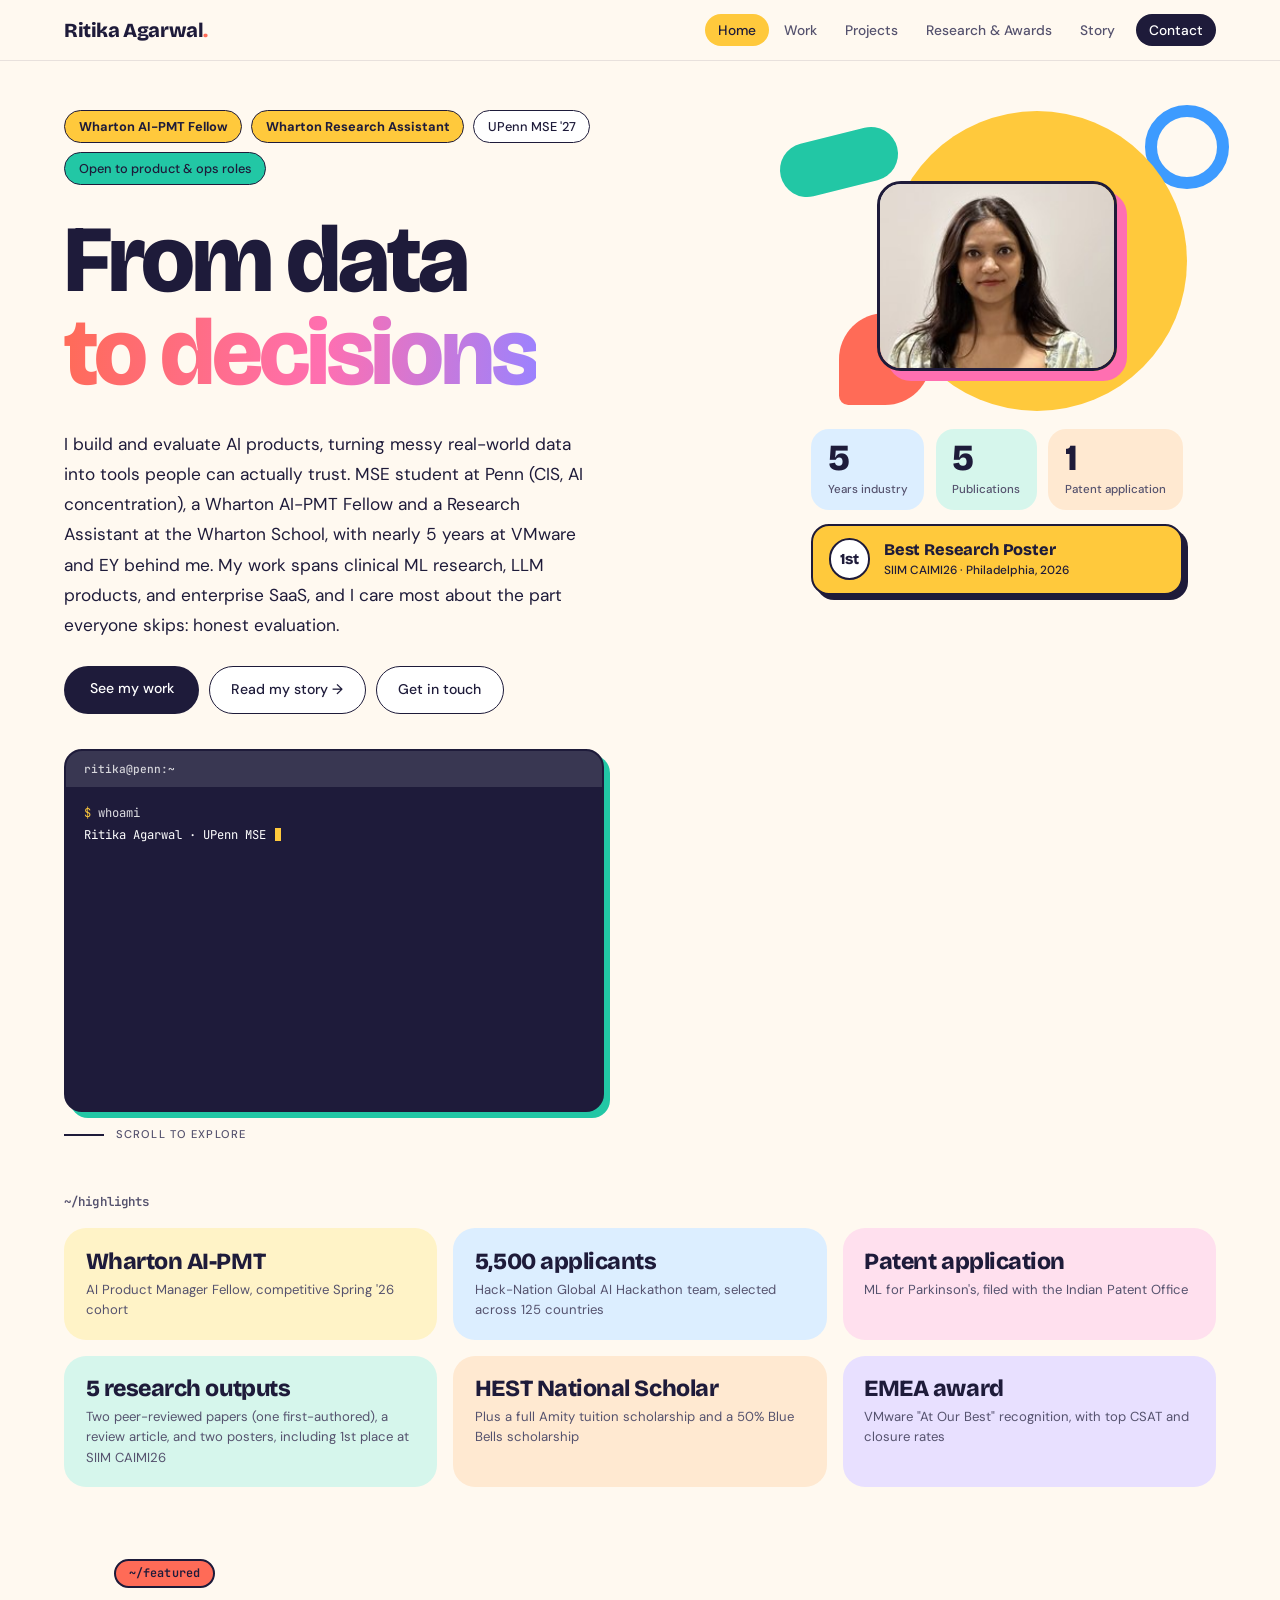
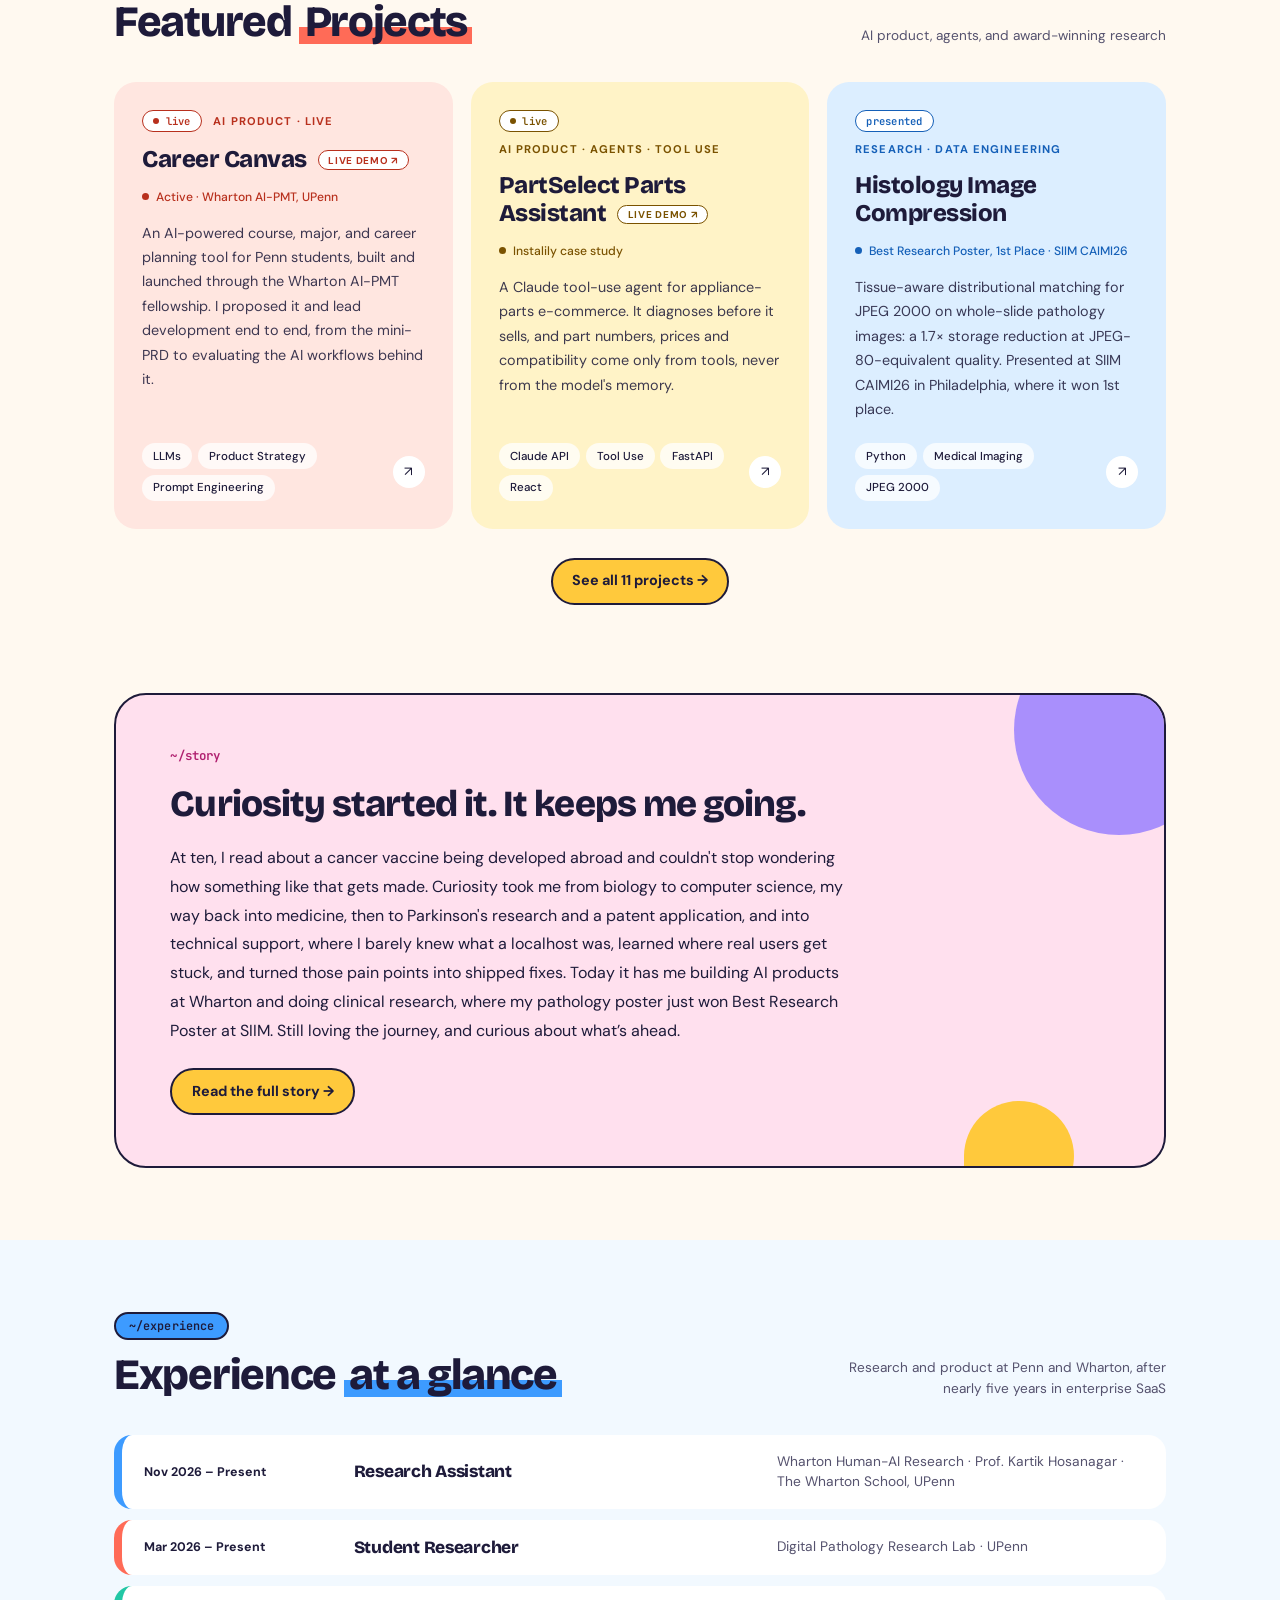
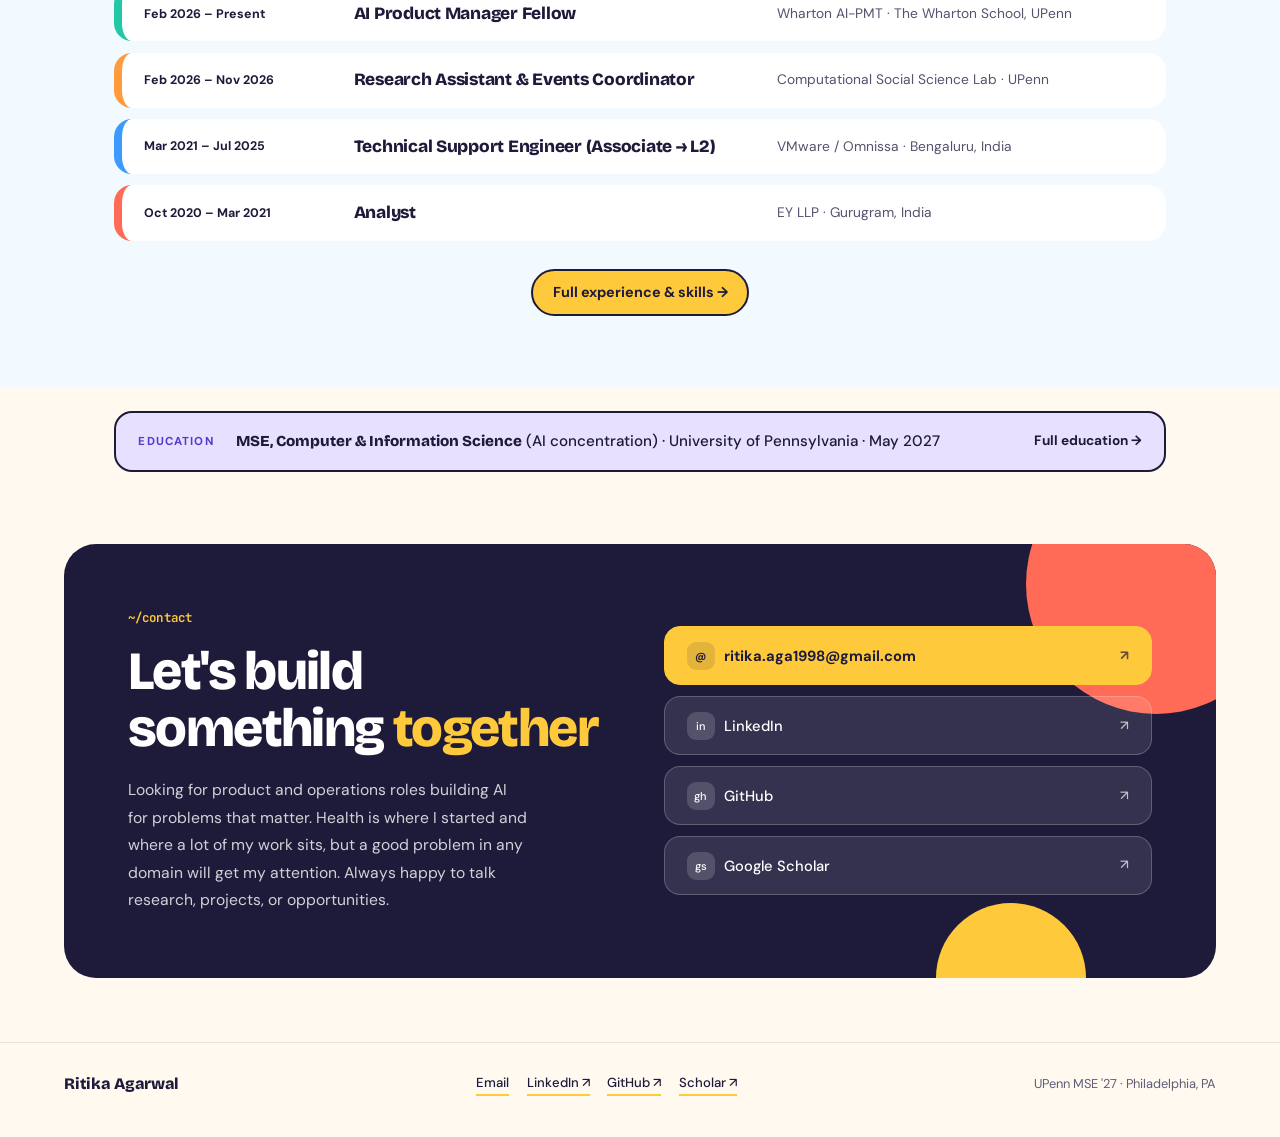
==== index.html @ 7746e2ed "Accessibility: burger aria-expanded, font preconnect, theme-color" ====
<!DOCTYPE html>
<html lang="en">
<head>
<meta charset="UTF-8">
<meta name="viewport" content="width=device-width, initial-scale=1.0">
<title>Ritika Agarwal, From Data to Decisions</title>
<meta name="description" content="I build and evaluate AI products, turning messy real-world data into tools people can actually trust. MSE student at Penn (CIS, AI), Wharton AI-PMT Fellow and Research Assistant, and SIIM CAIMI26 Best Research Poster winner, with nearly 5 years at VMware and EY.">
<meta property="og:title" content="Ritika Agarwal, From Data to Decisions">
<meta property="og:description" content="I build and evaluate AI products, turning messy real-world data into tools people can actually trust. MSE student at Penn (CIS, AI), Wharton AI-PMT Fellow and Research Assistant, and SIIM CAIMI26 Best Research Poster winner, with nearly 5 years at VMware and EY.">
<meta property="og:url" content="https://riaga1998.github.io/">
<meta property="og:type" content="website">
<meta property="og:image" content="https://riaga1998.github.io/preview.png">
<meta property="og:image:width" content="1200">
<meta property="og:image:height" content="630">
<meta property="og:image:alt" content="Ritika Agarwal: From data to decisions">
<meta name="twitter:card" content="summary_large_image">
<meta name="twitter:title" content="Ritika Agarwal, From Data to Decisions">
<meta name="twitter:description" content="I build and evaluate AI products, turning messy real-world data into tools people can actually trust. MSE student at Penn (CIS, AI), Wharton AI-PMT Fellow and Research Assistant, and SIIM CAIMI26 Best Research Poster winner, with nearly 5 years at VMware and EY.">
<meta name="twitter:image" content="https://riaga1998.github.io/preview.png">
<link rel="preconnect" href="https://fonts.googleapis.com">
<link rel="preconnect" href="https://fonts.gstatic.com" crossorigin>
<link href="https://fonts.googleapis.com/css2?family=Bricolage+Grotesque:opsz,wght@12..96,500;12..96,700;12..96,800&family=DM+Sans:opsz,wght@9..40,400;9..40,500;9..40,700&family=JetBrains+Mono:wght@500;600&display=swap" rel="stylesheet">
<meta name="theme-color" content="#FFF9F0">
<link rel="stylesheet" href="style.css">
</head>
<body class="pg-home">

<nav id="main-nav">
  <a class="nav-logo" href="index.html">Ritika Agarwal</a>
  <ul class="nav-links">
    <li><a href="index.html" class="active" aria-current="page">Home</a></li>
    <li><a href="work.html">Work</a></li>
    <li><a href="projects.html">Projects</a></li>
    <li><a href="research.html">Research &amp; Awards</a></li>
    <li><a href="journey.html">Story</a></li>
    <li><a href="#contact" class="nav-cta">Contact</a></li>
  </ul>
  <button class="nav-burger" id="nav-burger" aria-label="Menu" aria-expanded="false" aria-controls="nav-drawer">
    <span></span><span></span><span></span>
  </button>
</nav>

<div class="nav-drawer" id="nav-drawer">
  <button class="nav-drawer-close" id="nav-drawer-close" aria-label="Close menu">&#x2715;</button>
  <a href="index.html" class="active" aria-current="page">Home</a>
  <a href="work.html">Work</a>
  <a href="projects.html">Projects</a>
  <a href="research.html">Research &amp; Awards</a>
  <a href="journey.html">Story</a>
  <a href="#contact" class="nav-cta">Contact</a>
</div>

<section class="hero">
  <div class="hero-shapes" aria-hidden="true"><span class="sh sh-c"></span><span class="sh sh-d"></span></div>
  <div class="hero-meta">
    <span class="hero-meta-text wh">Wharton AI-PMT Fellow</span>
    <span class="hero-meta-text wh">Wharton Research Assistant</span>
    <span class="hero-meta-text">UPenn MSE '27</span>
    <span class="hero-meta-text open">Open to product &amp; ops roles</span>
  </div>
  <h1 class="hero-title">From data<br><em>to decisions</em></h1>
  <div class="hero-bottom">
    <p class="hero-desc">I build and evaluate AI products, turning messy real-world data into tools people can actually trust. MSE student at Penn (CIS, AI concentration), a Wharton AI-PMT Fellow and a Research Assistant at the Wharton School, with nearly 5 years at VMware and EY behind me. My work spans clinical ML research, LLM products, and enterprise SaaS, and I care most about the part everyone skips: honest evaluation.</p>
    <div class="hero-right-block">
      <div class="hero-photo-wrap">
        <img class="hero-photo" src="images/headshot.jpg" width="220" height="174" alt="Ritika Agarwal">
      </div>
      <div class="hero-aside">
      <div class="hero-stats">
        <div><div class="hero-stat-num">5</div><div class="hero-stat-label">Years industry</div></div>
        <div><div class="hero-stat-num">5</div><div class="hero-stat-label">Publications</div></div>
        <div><div class="hero-stat-num">1</div><div class="hero-stat-label">Patent application</div></div>
      </div>
      <a class="hero-award" href="research.html#awards">
        <span class="hero-award-badge">1st</span>
        <span><div class="hero-award-title">Best Research Poster</div><div class="hero-award-sub">SIIM CAIMI26 · Philadelphia, 2026</div></span>
      </a>
      </div>
      <div class="hero-ctas">
        <a href="projects.html" class="btn-p">See my work</a>
        <a href="journey.html" class="btn-o">Read my story →</a>
        <a href="&#109;&#97;&#105;&#108;&#116;&#111;&#58;&#114;&#105;&#116;&#105;&#107;&#97;&#46;&#97;&#103;&#97;&#49;&#57;&#57;&#56;&#64;&#103;&#109;&#97;&#105;&#108;&#46;&#99;&#111;&#109;" class="btn-o">Get in touch</a>
      </div>
      <div class="hero-term" aria-hidden="true">
        <div class="term-bar">ritika@penn:~</div>
        <div class="term-body" id="term">
          <div class="t-line"><span class="t-p">$</span> <span class="t-c">whoami</span></div>
          <div class="t-line t-out">Ritika Agarwal · UPenn MSE '27 · CIS, AI</div>
          <div class="t-line"><span class="t-p">$</span> <span class="t-c">roles --current</span></div>
          <div class="t-line t-out">Wharton AI-PMT Fellow, Wharton RA, Pathology researcher</div>
          <div class="t-line"><span class="t-p">$</span> <span class="t-c">background</span></div>
          <div class="t-line t-out">nearly <span class="t-n">5</span> yrs in industry: VMware / Omnissa, EY</div>
          <div class="t-line"><span class="t-p">$</span> <span class="t-c">outputs</span></div>
          <div class="t-line t-out"><span class="t-n">2</span> papers, <span class="t-n">1</span> review, <span class="t-n">2</span> posters, <span class="t-n">1</span> patent application</div>
          <div class="t-line"><span class="t-p">$</span> <span class="t-c">latest</span></div>
          <div class="t-line t-out"><span class="t-n">1st</span> place, Best Research Poster, SIIM CAIMI26</div>
          <div class="t-line"><span class="t-p">$</span> <span class="t-c">status</span></div>
          <div class="t-line t-out"><span class="t-live">open</span> to product &amp; ops roles</div>
        </div>
      </div>
      <p class="sr-only">Summary: UPenn MSE '27 in Computer and Information Science with an AI concentration; Wharton AI-PMT Fellow, Wharton research assistant and digital pathology researcher; nearly 5 years in industry at VMware, Omnissa and EY; 2 papers, 1 review article, 2 posters and 1 patent application; 1st place, Best Research Poster at SIIM CAIMI26; open to product and operations roles.</p>
    </div>
  </div>
  <div class="scroll-line" aria-hidden="true"><span class="scroll-text">Scroll to explore</span></div>
</section>

<div class="cred">
  <div class="cred-inner">
    <div class="cred-eyebrow">~/highlights</div>
    <div class="cred-grid reveal">
      <div class="cred-item">
        <div class="cred-item-top">Wharton <em>AI-PMT</em></div>
        <div class="cred-item-label">AI Product Manager Fellow, competitive Spring '26 cohort</div>
      </div>
      <div class="cred-item">
        <div class="cred-item-top">5,500 <em>applicants</em></div>
        <div class="cred-item-label">Hack-Nation Global AI Hackathon team, selected across 125 countries</div>
      </div>
      <div class="cred-item">
        <div class="cred-item-top">Patent <em>application</em></div>
        <div class="cred-item-label">ML for Parkinson's, filed with the Indian Patent Office</div>
      </div>
      <div class="cred-item">
        <div class="cred-item-top">5 <em>research outputs</em></div>
        <div class="cred-item-label">Two peer-reviewed papers (one first-authored), a review article, and two posters, including 1st place at SIIM CAIMI26</div>
      </div>
      <div class="cred-item">
        <div class="cred-item-top">HEST <em>National Scholar</em></div>
        <div class="cred-item-label">Plus a full Amity tuition scholarship and a 50% Blue Bells scholarship</div>
      </div>
      <div class="cred-item">
        <div class="cred-item-top">EMEA <em>award</em></div>
        <div class="cred-item-label">VMware "At Our Best" recognition, with top CSAT and closure rates</div>
      </div>
    </div>
  </div>
</div>

<!-- ═══ FEATURED PROJECTS ═══ -->
<div class="section-block" id="featured">
  <div class="chapter">
    <div class="chapter-left"><span class="path">~/featured</span><h2 class="chapter-name">Featured <em>Projects</em></h2></div>
    <span class="chapter-desc">AI product, agents, and award-winning research</span>
  </div>
  <div class="sec">
    <div class="feat-grid reveal">
      <a class="proj-card featured" href="https://penntools.org/tools/career-canvas" target="_blank" rel="noopener">
        <div class="proj-meta"><span class="chip live">live</span><span class="proj-type">AI Product · Live</span></div>
        <div class="proj-name">Career Canvas <span class="proj-live">Live Demo ↗</span></div>
        <div class="proj-status live">Active · Wharton AI-PMT, UPenn</div>
        <p class="proj-desc">An AI-powered course, major, and career planning tool for Penn students, built and launched through the Wharton AI-PMT fellowship. I proposed it and lead development end to end, from the mini-PRD to evaluating the AI workflows behind it.</p>
        <div class="proj-foot">
          <div class="proj-tags"><span class="proj-tag">LLMs</span><span class="proj-tag">Product Strategy</span><span class="proj-tag">Prompt Engineering</span></div>
          <span class="proj-arrow">↗</span>
        </div>
      </a>
      <a class="proj-card featured" href="https://partselect-agent-six.vercel.app/" target="_blank" rel="noopener">
        <div class="proj-meta"><span class="chip live">live</span><span class="proj-type">AI Product · Agents · Tool Use</span></div>
        <div class="proj-name">PartSelect Parts Assistant <span class="proj-live">Live Demo ↗</span></div>
        <div class="proj-status">Instalily case study</div>
        <p class="proj-desc">A Claude tool-use agent for appliance-parts e-commerce. It diagnoses before it sells, and part numbers, prices and compatibility come only from tools, never from the model's memory.</p>
        <div class="proj-foot">
          <div class="proj-tags"><span class="proj-tag">Claude API</span><span class="proj-tag">Tool Use</span><span class="proj-tag">FastAPI</span><span class="proj-tag">React</span></div>
          <span class="proj-arrow">↗</span>
        </div>
      </a>
      <a class="proj-card featured" href="https://siim.org/organization-governance/siim-caimi/siim-honors-top-research-and-ai-innovation-at-caimi26/" target="_blank" rel="noopener">
        <div class="proj-meta"><span class="chip done">presented</span><span class="proj-type">Research · Data Engineering</span></div>
        <div class="proj-name">Histology Image Compression</div>
        <div class="proj-status live">Best Research Poster, 1st Place · SIIM CAIMI26</div>
        <p class="proj-desc">Tissue-aware distributional matching for JPEG 2000 on whole-slide pathology images: a 1.7× storage reduction at JPEG-80-equivalent quality. Presented at SIIM CAIMI26 in Philadelphia, where it won 1st place.</p>
        <div class="proj-foot">
          <div class="proj-tags"><span class="proj-tag">Python</span><span class="proj-tag">Medical Imaging</span><span class="proj-tag">JPEG 2000</span></div>
          <span class="proj-arrow">↗</span>
        </div>
      </a>
    </div>
    <div class="more-row reveal"><a class="about-more" href="projects.html">See all 11 projects →</a></div>
  </div>
</div>

<!-- ═══ STORY TEASER ═══ -->
<div class="section-block" id="teaser">
  <div class="teaser">
    <div class="teaser-card reveal">
      <div class="teaser-eyebrow">~/story</div>
      <h2 class="teaser-quote">Curiosity started it. It keeps me going.</h2>
      <p class="teaser-body">At ten, I read about a cancer vaccine being developed abroad and couldn't stop wondering how something like that gets made. Curiosity took me from biology to computer science, my way back into medicine, then to Parkinson's research and a patent application, and into technical support, where I barely knew what a localhost was, learned where real users get stuck, and turned those pain points into shipped fixes. Today it has me building AI products at Wharton and doing clinical research, where my pathology poster just won Best Research Poster at SIIM. Still loving the journey, and curious about what’s ahead.</p>
      <a class="about-more" href="journey.html">Read the full story →</a>
    </div>
  </div>
</div>

<!-- ═══ EXPERIENCE SNAPSHOT ═══ -->
<div class="section-block" id="snapshot">
  <div class="chapter">
    <div class="chapter-left"><span class="path">~/experience</span><h2 class="chapter-name">Experience <em>at a glance</em></h2></div>
    <span class="chapter-desc">Research and product at Penn and Wharton, after nearly five years in enterprise SaaS</span>
  </div>
  <div class="sec">
    <div class="snap reveal">
      <div class="snap-row"><span class="snap-period">Nov 2026 – Present</span><span class="snap-role">Research Assistant</span><span class="snap-org">Wharton Human-AI Research · Prof. Kartik Hosanagar · The Wharton School, UPenn</span></div>
      <div class="snap-row"><span class="snap-period">Mar 2026 – Present</span><span class="snap-role">Student Researcher</span><span class="snap-org">Digital Pathology Research Lab · UPenn</span></div>
      <div class="snap-row"><span class="snap-period">Feb 2026 – Present</span><span class="snap-role">AI Product Manager Fellow</span><span class="snap-org">Wharton AI-PMT · The Wharton School, UPenn</span></div>
      <div class="snap-row"><span class="snap-period">Feb 2026 – Nov 2026</span><span class="snap-role">Research Assistant &amp; Events Coordinator</span><span class="snap-org">Computational Social Science Lab · UPenn</span></div>
      <div class="snap-row"><span class="snap-period">Mar 2021 – Jul 2025</span><span class="snap-role">Technical Support Engineer (Associate → L2)</span><span class="snap-org">VMware / Omnissa · Bengaluru, India</span></div>
      <div class="snap-row"><span class="snap-period">Oct 2020 – Mar 2021</span><span class="snap-role">Analyst</span><span class="snap-org">EY LLP · Gurugram, India</span></div>
    </div>
    <div class="more-row reveal"><a class="about-more" href="work.html">Full experience &amp; skills →</a></div>
  </div>
</div>

<div class="edu-strip-wrap">
  <a class="edu-strip" href="projects.html#education">
    <span class="edu-strip-label">Education</span>
    <span class="edu-strip-main"><b>MSE, Computer &amp; Information Science</b> (AI concentration) · University of Pennsylvania · May 2027</span>
    <span class="edu-strip-go">Full education →</span>
  </a>
</div>

<div class="contact-band" id="contact">
  <div>
    <div class="contact-eyebrow">~/contact</div>
    <h2 class="contact-title">Let's build something <em>together</em></h2>
    <p class="contact-desc">Looking for product and operations roles building AI for problems that matter. Health is where I started and where a lot of my work sits, but a good problem in any domain will get my attention. Always happy to talk research, projects, or opportunities.</p>
  </div>
  <div class="contact-right">
    <a href="&#109;&#97;&#105;&#108;&#116;&#111;&#58;&#114;&#105;&#116;&#105;&#107;&#97;&#46;&#97;&#103;&#97;&#49;&#57;&#57;&#56;&#64;&#103;&#109;&#97;&#105;&#108;&#46;&#99;&#111;&#109;" class="c-btn primary">
      <span class="c-btn-label"><span class="c-btn-icon">@</span>ritika.aga1998@gmail.com</span>
      <span class="c-btn-arrow">↗</span>
    </a>
    <a href="https://www.linkedin.com/in/ritikaagarwal1998" target="_blank" rel="noopener" class="c-btn">
      <span class="c-btn-label"><span class="c-btn-icon">in</span>LinkedIn</span>
      <span class="c-btn-arrow">↗</span>
    </a>
    <a href="https://github.com/Riaga1998" target="_blank" rel="noopener" class="c-btn">
      <span class="c-btn-label"><span class="c-btn-icon">gh</span>GitHub</span>
      <span class="c-btn-arrow">↗</span>
    </a>
    <a href="https://scholar.google.com/citations?user=a_FAQb8AAAAJ&hl=en" target="_blank" rel="noopener" class="c-btn">
      <span class="c-btn-label"><span class="c-btn-icon">gs</span>Google Scholar</span>
      <span class="c-btn-arrow">↗</span>
    </a>
  </div>
</div>

<footer>
  <span class="footer-name">Ritika Agarwal</span>
  <span class="footer-links">
    <a href="&#109;&#97;&#105;&#108;&#116;&#111;&#58;&#114;&#105;&#116;&#105;&#107;&#97;&#46;&#97;&#103;&#97;&#49;&#57;&#57;&#56;&#64;&#103;&#109;&#97;&#105;&#108;&#46;&#99;&#111;&#109;">Email</a>
    <a href="https://www.linkedin.com/in/ritikaagarwal1998" target="_blank" rel="noopener">LinkedIn ↗</a>
    <a href="https://github.com/Riaga1998" target="_blank" rel="noopener">GitHub ↗</a>
    <a href="https://scholar.google.com/citations?user=a_FAQb8AAAAJ&amp;hl=en" target="_blank" rel="noopener">Scholar ↗</a>
  </span>
  <span class="footer-note">UPenn MSE '27 · Philadelphia, PA</span>
</footer>

<script src="site.js"></script>
</body>
</html>
---- style.css ----
/* ───────────────────────────────────────────────────────────
   Ritika Agarwal portfolio · colourful product theme
   Palette: warm cream base, deep indigo ink, six cheerful accents.
   --c = strong colour, --t = soft tint, --d = deep shade (safe for small text)
   ─────────────────────────────────────────────────────────── */
:root{
  --bg:#FFF9F0;--surface:#fff;
  --ink:#1E1B3A;--ink-muted:#55526E;--ink-faint:#5F5C7A;
  --border:rgba(30,27,58,.1);--radius:22px;

  --coral:#FF6B57;--coral-t:#FFE6E0;--coral-d:#B8301D;
  --sun:#FFC93C;--sun-t:#FFF3C7;--sun-d:#7A5200;
  --mint:#22C7A5;--mint-t:#D6F6EC;--mint-d:#086B57;
  --sky:#3D9BFF;--sky-t:#DCEEFF;--sky-d:#1560B8;
  --violet:#9A82FF;--violet-t:#E8E0FF;--violet-d:#5738D1;
  --pink:#FF6FB1;--pink-t:#FFE0EE;--pink-d:#B0206F;
  --orange:#FF9A3D;--orange-t:#FFE9D1;--orange-d:#9A4600;

  /* default accent (nav, buttons, journey page) */
  --c:var(--coral);--t:var(--coral-t);--d:var(--coral-d);

  --font-display:'Bricolage Grotesque','DM Sans',system-ui,sans-serif;
  --font-body:'DM Sans',system-ui,sans-serif;
  --font-mono:'JetBrains Mono',ui-monospace,SFMono-Regular,Menlo,monospace;
}
*{margin:0;padding:0;box-sizing:border-box}
html{scroll-behavior:smooth}
body{font-family:var(--font-body);background:var(--bg);color:var(--ink);line-height:1.65;overflow-x:hidden;-webkit-font-smoothing:antialiased}
a{color:inherit}
:focus-visible{outline:3px solid var(--violet-d);outline-offset:3px;border-radius:6px}

/* section colours: every component inside inherits its section's accent */
#projects{--c:var(--coral);--t:var(--coral-t);--d:var(--coral-d)}
#experience{--c:var(--sky);--t:var(--sky-t);--d:var(--sky-d)}
#skills{--c:var(--orange);--t:var(--orange-t);--d:var(--orange-d)}
#research{--c:var(--mint);--t:var(--mint-t);--d:var(--mint-d)}
#about{--c:var(--pink);--t:var(--pink-t);--d:var(--pink-d)}
#awards{--c:var(--sun);--t:var(--sun-t);--d:var(--sun-d)}
#volunteering{--c:var(--orange);--t:var(--orange-t);--d:var(--orange-d)}
#featured{--c:var(--coral);--t:var(--coral-t);--d:var(--coral-d)}
#teaser{--c:var(--pink);--t:var(--pink-t);--d:var(--pink-d)}
#snapshot{--c:var(--sky);--t:var(--sky-t);--d:var(--sky-d)}
#education{--c:var(--violet);--t:var(--violet-t);--d:var(--violet-d)}
/* page accent, used by the page header */
body.pg-work{--c:var(--sky);--t:var(--sky-t);--d:var(--sky-d)}
body.pg-projects{--c:var(--coral);--t:var(--coral-t);--d:var(--coral-d)}
body.pg-research{--c:var(--mint);--t:var(--mint-t);--d:var(--mint-d)}
body.pg-story{--c:var(--pink);--t:var(--pink-t);--d:var(--pink-d)}

/* NAV */
nav{position:fixed;top:0;left:0;right:0;z-index:200;display:flex;align-items:center;justify-content:space-between;padding:.85rem 5vw;background:rgba(255,249,240,.9);backdrop-filter:blur(16px);border-bottom:1px solid var(--border);transition:box-shadow .3s}
nav.scrolled{box-shadow:0 4px 24px rgba(30,27,58,.08)}
.nav-logo{font-family:var(--font-display);font-size:1.25rem;font-weight:800;letter-spacing:-.02em;color:var(--ink);text-decoration:none}
.nav-logo::after{content:'.';color:var(--coral)}
.nav-links{display:flex;gap:.15rem;list-style:none}
.nav-links a{color:var(--ink-muted);text-decoration:none;font-size:.86rem;font-weight:500;padding:.42rem .8rem;border-radius:999px;transition:color .2s,background .2s}
.nav-links a:hover{color:var(--ink);background:var(--sun-t)}
.nav-links a.active{color:var(--ink);background:var(--sun)}
.nav-cta{background:var(--ink)!important;color:#fff!important;margin-left:.4rem}
.nav-cta:hover{background:var(--coral-d)!important;color:#fff!important}
.nav-cta.active{background:var(--coral-d)!important;color:#fff!important}
.nav-burger{display:none;flex-direction:column;gap:5px;cursor:pointer;padding:.5rem;background:none;border:none}
.nav-burger span{display:block;width:24px;height:2.5px;border-radius:2px;background:var(--ink);transition:transform .3s,opacity .3s}
.nav-drawer{display:none;position:fixed;inset:0;background:var(--bg);z-index:150;flex-direction:column;align-items:center;justify-content:center;gap:1.6rem}
.nav-drawer.open{display:flex}
.nav-drawer a{font-family:var(--font-display);font-size:2.1rem;font-weight:800;color:var(--ink);text-decoration:none;letter-spacing:-.02em;transition:color .2s}
.nav-drawer a:hover{color:var(--coral-d)}
.nav-drawer a.nav-cta{font-size:1.05rem!important;padding:.7rem 1.9rem!important;margin:0!important;font-family:var(--font-body)!important;font-weight:500!important}
.nav-drawer-close{position:absolute;top:1.1rem;right:1.4rem;background:none;border:none;font-size:1.6rem;cursor:pointer;color:var(--ink);line-height:1;padding:.4rem}

/* HERO: one grid; the wrapper divs are flattened with display:contents so the
   photo stage + stats can sit in the right column beside the headline */
.hero{min-height:100vh;display:grid;grid-template-columns:minmax(0,1.2fr) minmax(0,.8fr);grid-template-areas:"meta photo" "title photo" "desc stats" "ctas stats" "term stats";column-gap:3.5rem;align-content:center;align-items:start;padding:0 5vw 4rem;padding-top:110px;position:relative;overflow:hidden}
.hero>*{position:relative;z-index:1}
.hero>.hero-shapes{position:absolute;inset:0;z-index:0;pointer-events:none}
.hero-bottom,.hero-right-block{display:contents}
.hero-meta{grid-area:meta}
.hero-title{grid-area:title}
.hero-desc{grid-area:desc}
.hero-ctas{grid-area:ctas}
.hero-photo-wrap{grid-area:photo}
.hero-aside{grid-area:stats}
.sh{position:absolute;display:block}
.sh-c{width:84px;aspect-ratio:1;border-radius:50%;border:12px solid var(--sky);right:4vw;top:105px}
.sh-d{width:120px;height:54px;border-radius:999px;background:var(--mint);right:calc(4vw + 330px);top:135px;transform:rotate(-14deg)}
@media(max-width:1250px){.sh-d{display:none}}
.hero-meta{display:flex;flex-wrap:wrap;align-items:center;gap:.55rem;margin-bottom:1.8rem;opacity:0;animation:fadeUp .7s .1s forwards}
.hero-meta-text{font-size:.8rem;font-weight:500;color:var(--ink);background:#fff;border:1.5px solid var(--ink);padding:.32rem .85rem;border-radius:999px;white-space:nowrap}
.hero-meta-text.open{background:var(--mint)}
.hero-meta-text.wh{background:var(--sun);font-weight:700}
.hero-title{font-family:var(--font-display);font-size:clamp(3.2rem,7.4vw,6.8rem);font-weight:800;line-height:.98;letter-spacing:-.035em;margin-bottom:1.8rem;color:var(--ink);opacity:0;animation:fadeUp .8s .25s forwards}
.hero-title em{font-style:normal;background:linear-gradient(95deg,var(--coral) 0%,var(--pink) 55%,var(--violet) 100%);-webkit-background-clip:text;background-clip:text;-webkit-text-fill-color:transparent;color:var(--coral-d);padding-bottom:.08em}
.hero-desc{font-size:1.08rem;color:var(--ink);line-height:1.75;max-width:520px;margin-bottom:1.6rem}
.hero-desc,.hero-ctas,.hero-photo-wrap,.hero-aside{opacity:0;animation:fadeUp .8s .45s forwards}
.hero-photo-wrap{position:relative;justify-self:center;align-self:center;margin:2.2rem 2.2rem 1.4rem;flex-shrink:0}
.hero-photo-wrap::before{content:'';position:absolute;width:300px;aspect-ratio:1;border-radius:50%;background:var(--sun);right:-70px;top:-70px;z-index:0}
.hero-photo-wrap::after{content:'';position:absolute;width:92px;aspect-ratio:1;border-radius:50% 50% 50% 10%;background:var(--coral);left:-38px;bottom:-34px;z-index:0}
.hero-photo{width:240px;height:190px;object-fit:cover;object-position:center top;border-radius:24px;display:block;border:3px solid var(--ink);box-shadow:10px 10px 0 var(--pink);position:relative;z-index:1}
.hero-aside{display:flex;flex-direction:column;gap:.85rem;justify-self:center;align-self:start}
.hero-stats{display:flex;gap:.7rem;flex-wrap:wrap}
.hero-award{display:flex;align-items:center;gap:.85rem;width:0;min-width:100%;padding:.8rem 1rem;border-radius:18px;background:var(--sun);border:2px solid var(--ink);box-shadow:5px 5px 0 var(--ink);color:var(--ink);text-decoration:none;transition:transform .15s,box-shadow .15s}
.hero-award:hover{transform:translate(-2px,-2px);box-shadow:7px 7px 0 var(--ink)}
.hero-award-badge{flex-shrink:0;display:grid;place-items:center;width:2.6rem;height:2.6rem;border-radius:50%;background:#fff;border:2px solid var(--ink);font-family:var(--font-display);font-weight:800;font-size:.95rem}
.hero-award-title{font-family:var(--font-display);font-weight:800;font-size:1.02rem;line-height:1.2;letter-spacing:-.01em}
.hero-award-sub{font-size:.74rem;font-weight:500;line-height:1.4;margin-top:.15rem}
.hero-stats>div{padding:.7rem 1.05rem;border-radius:18px;background:var(--sky-t)}
.hero-stats>div:nth-child(2){background:var(--mint-t)}
.hero-stats>div:nth-child(3){background:var(--orange-t)}
.hero-stat-num{font-family:var(--font-display);font-size:2.3rem;font-weight:800;color:var(--ink);line-height:1}
.hero-stat-label{font-size:.72rem;font-weight:500;color:var(--ink-muted);margin-top:.2rem}
.hero-ctas{display:flex;gap:.6rem;flex-wrap:wrap}
.btn-p{padding:.72rem 1.6rem;background:var(--ink);color:#fff;border-radius:999px;text-decoration:none;font-size:.88rem;font-weight:500;transition:background .2s,color .2s,transform .15s}
.btn-p:hover{background:var(--coral);color:var(--ink);transform:translateY(-2px)}
.btn-o{padding:.72rem 1.35rem;background:#fff;border:1.5px solid var(--ink);color:var(--ink);border-radius:999px;text-decoration:none;font-size:.88rem;font-weight:500;transition:background .2s,transform .15s}
.btn-o:hover{background:var(--sun);transform:translateY(-2px)}
.scroll-line{position:absolute;bottom:2rem;left:5vw;display:flex;align-items:center;gap:.75rem;opacity:0;animation:fadeUp .6s .8s forwards}
.scroll-line::before{content:'';width:40px;height:2px;background:var(--ink)}
.scroll-text{font-size:.7rem;font-weight:500;letter-spacing:.1em;text-transform:uppercase;color:var(--ink-muted)}
@keyframes fadeUp{from{opacity:0;transform:translateY(24px)}to{opacity:1;transform:none}}

/* SECTION HEADERS */
.section-block{scroll-margin-top:64px}
#experience,#research,#education,#volunteering,#snapshot{background:color-mix(in srgb,var(--t) 38%,#fff)}
.chapter{max-width:1180px;margin:0 auto;padding:4.5rem 5vw 0;display:flex;align-items:flex-end;justify-content:space-between;gap:2rem}
.chapter-left{display:flex;flex-direction:column;align-items:flex-start;gap:.7rem}
.path{display:inline-block;padding:.28rem .8rem;border-radius:999px;border:2px solid var(--ink);background:var(--c);color:var(--ink);font-family:var(--font-mono);font-size:.74rem;font-weight:600;letter-spacing:.01em;line-height:1.3}
.chapter-name{font-family:var(--font-display);font-size:clamp(1.9rem,3.6vw,2.7rem);font-weight:800;letter-spacing:-.03em;color:var(--ink);line-height:1.1}
.chapter-name em{font-style:normal;background:linear-gradient(transparent 60%,var(--c) 60% 92%,transparent 92%);padding:0 .12em}
.chapter-desc{font-size:.85rem;color:var(--ink-muted);text-align:right;max-width:340px;line-height:1.55}
.sec{padding:2.25rem 5vw 4.5rem;max-width:1180px;margin:0 auto}

/* HIGHLIGHTS STRIP */
.cred{padding:1rem 5vw 0}
.cred-inner{max-width:1180px;margin:0 auto}
.cred-eyebrow{font-size:.75rem;font-weight:700;letter-spacing:.12em;text-transform:uppercase;color:var(--ink-muted);margin-bottom:1rem}
.cred-grid{display:grid;grid-template-columns:repeat(3,1fr);gap:1rem}
.cred-item{--t:var(--sun-t);--d:var(--sun-d);background:var(--t);padding:1.2rem 1.35rem;border-radius:var(--radius);display:flex;flex-direction:column;gap:.35rem;transition:transform .2s}
.cred-item:hover{transform:translateY(-3px) rotate(-.4deg)}
.cred-item:nth-child(6n+2){--t:var(--sky-t);--d:var(--sky-d)}
.cred-item:nth-child(6n+3){--t:var(--pink-t);--d:var(--pink-d)}
.cred-item:nth-child(6n+4){--t:var(--mint-t);--d:var(--mint-d)}
.cred-item:nth-child(6n+5){--t:var(--orange-t);--d:var(--orange-d)}
.cred-item:nth-child(6n+6){--t:var(--violet-t);--d:var(--violet-d)}
.cred-item-top{font-family:var(--font-display);font-size:1.45rem;font-weight:800;letter-spacing:-.02em;color:var(--ink);line-height:1.15}
.cred-item-top em{font-style:normal;color:inherit}
.cred-item-label{font-size:.82rem;color:var(--ink-muted);line-height:1.55}

/* ABOUT */
.about-grid{display:grid;grid-template-columns:1.6fr 1fr;gap:3rem;align-items:start}
.about-lead{font-family:var(--font-display);font-size:1.8rem;font-weight:700;line-height:1.3;color:var(--ink);margin-bottom:1.4rem;letter-spacing:-.02em}
.about-body{font-size:.98rem;color:var(--ink-muted);line-height:1.85;margin-bottom:1.1rem;max-width:62ch}
.about-body:last-child{margin-bottom:0}
.about-quote{margin:1.3rem 0 1.6rem;padding:1.3rem 1.5rem;border-radius:var(--radius);background:var(--t);border:2px solid var(--ink);font-family:var(--font-display);font-size:1.25rem;font-weight:600;line-height:1.45;color:var(--ink);max-width:56ch}
.about-body:has(+ .about-quote){margin-bottom:0}
.about-more{display:inline-flex;align-items:center;gap:.4rem;margin-top:1.4rem;font-size:.9rem;font-weight:700;color:var(--ink);text-decoration:none;background:var(--sun);padding:.6rem 1.2rem;border-radius:999px;border:2px solid var(--ink);transition:gap .2s,transform .15s}
.about-more:hover{gap:.7rem;transform:translateY(-2px)}
.about-side{display:flex;flex-direction:column;gap:1rem}
.about-card{background:var(--sun-t);border-radius:var(--radius);padding:1.5rem}
.about-card:nth-child(2){background:var(--sky-t)}
.about-card-title{font-family:var(--font-display);font-size:1.05rem;font-weight:800;color:var(--ink);margin-bottom:.8rem}
.about-list{list-style:none;display:flex;flex-direction:column;gap:.55rem}
.about-list li{font-size:.9rem;color:var(--ink);line-height:1.55;padding-left:1.4rem;position:relative}
.about-list li::before{content:'';position:absolute;left:0;top:.42em;width:.62rem;height:.62rem;border-radius:50%;background:var(--coral)}
.about-card:nth-child(2) .about-list li::before{background:var(--sky)}

/* STORY PAGE: the journey text sits in the main column of .about-grid */
.journey-text .about-body{max-width:none;font-size:1.03rem;color:var(--ink)}
.journey-text .about-quote{max-width:none;font-size:1.35rem;margin:1.9rem 0}
.journey-end{margin-top:2.5rem;padding-top:1.75rem;border-top:2px solid var(--ink);display:flex;flex-wrap:wrap;gap:.65rem;align-items:center}
.journey-end-note{font-size:.9rem;color:var(--ink-muted);margin-right:auto}

/* PROJECTS: masonry. Cards keep their natural height and columns pack tightly,
   so short cards never sit on empty space and there is no orphan row. */
.proj-grid{column-count:3;column-gap:1.1rem}
.proj-card{--c:var(--coral);--t:var(--coral-t);--d:var(--coral-d);background:var(--t);border-radius:var(--radius);padding:1.75rem;display:flex;flex-direction:column;gap:.85rem;break-inside:avoid;margin-bottom:1.1rem;text-decoration:none;color:inherit;transition:transform .22s,box-shadow .22s;position:relative}
a.proj-card:hover{transform:translateY(-5px);box-shadow:0 14px 0 -6px var(--c)}
.proj-card:nth-child(6n+2){--c:var(--sun);--t:var(--sun-t);--d:var(--sun-d)}
.proj-card:nth-child(6n+3){--c:var(--sky);--t:var(--sky-t);--d:var(--sky-d)}
.proj-card:nth-child(6n+4){--c:var(--mint);--t:var(--mint-t);--d:var(--mint-d)}
.proj-card:nth-child(6n+5){--c:var(--pink);--t:var(--pink-t);--d:var(--pink-d)}
.proj-card:nth-child(6n+6){--c:var(--violet);--t:var(--violet-t);--d:var(--violet-d)}
.proj-type{font-size:.7rem;font-weight:700;letter-spacing:.1em;text-transform:uppercase;color:var(--d)}
.proj-name{font-family:var(--font-display);font-size:1.5rem;font-weight:800;color:var(--ink);line-height:1.15;letter-spacing:-.02em}
.proj-live{display:inline-block;vertical-align:middle;margin-left:.4rem;padding:.2rem .6rem;border-radius:999px;background:#fff;color:var(--d);border:1.5px solid var(--d);font-family:var(--font-body);font-size:.62rem;font-weight:700;letter-spacing:.07em;text-transform:uppercase;white-space:nowrap;letter-spacing:.07em}
.proj-desc{font-size:.9rem;color:var(--ink);line-height:1.7;flex:1;opacity:.86}
.proj-foot{display:flex;align-items:center;justify-content:space-between;gap:.75rem;margin-top:.5rem}
.proj-foot:has(.proj-note){flex-direction:column;align-items:flex-start;gap:.55rem}
.proj-tags{display:flex;flex-wrap:wrap;gap:.35rem}
.proj-tag{padding:.22rem .7rem;border-radius:999px;font-size:.72rem;font-weight:500;background:rgba(255,255,255,.75);color:var(--ink)}
.proj-arrow{display:inline-grid;place-items:center;width:2rem;height:2rem;border-radius:50%;background:#fff;font-size:.85rem;color:var(--ink);transition:background .2s,color .2s,transform .2s;flex-shrink:0}
.proj-card:hover .proj-arrow{background:var(--ink);color:#fff;transform:rotate(45deg)}
.proj-note{font-size:.72rem;color:var(--ink-muted);flex-shrink:0}
.proj-status{display:inline-flex;align-items:center;gap:.45rem;font-size:.76rem;font-weight:500;color:var(--d)}
.proj-status::before{content:'';width:7px;height:7px;border-radius:50%;background:var(--d);flex-shrink:0}
.proj-status.live::before{animation:pulse 1.8s infinite}
@media(prefers-reduced-motion:reduce){.proj-status.live::before{animation:none}*{transition:none!important}.hero-meta,.hero-title,.hero-desc,.hero-ctas,.hero-photo-wrap,.hero-aside,.scroll-line{animation:none;opacity:1}.reveal{opacity:1;transform:none}}
@keyframes pulse{0%,100%{opacity:1}50%{opacity:.3}}
.proj-wide-meta,.proj-wide-body{display:flex;flex-direction:column;gap:.85rem;min-width:0}
.proj-wide-body{flex:1}
@media(max-width:959px){.proj-grid{column-count:2}}

/* TIMELINE */
.tl{display:grid;grid-template-columns:200px 1fr}
.tl-row{display:contents}
.tl-left{padding:1.6rem 2rem 1.6rem 0;border-right:3px solid #fff;text-align:right;position:relative}
.tl-left::after{content:'';position:absolute;right:-9.5px;top:1.95rem;width:16px;height:16px;border-radius:50%;background:var(--c);border:3px solid var(--ink)}
.tl-right{padding:1.6rem 0 1.6rem 2rem}
.tl-period{display:inline-block;font-size:.76rem;font-weight:700;color:var(--ink);background:#fff;padding:.25rem .7rem;border-radius:999px;line-height:1.5}
.tl-role{font-family:var(--font-display);font-size:1.3rem;font-weight:800;letter-spacing:-.02em;color:var(--ink);margin-bottom:.2rem;line-height:1.25}
.tl-org{font-size:.88rem;font-weight:700;color:var(--d);margin-bottom:.65rem}
.tl-org.ext{color:var(--pink-d)}
.tl-org.has-scope{margin-bottom:.2rem}
.tl-scope{font-size:.8rem;color:var(--ink-muted);margin-bottom:.65rem}
.tl-pts{padding-left:1.1rem}
.tl-pts li{font-size:.9rem;color:var(--ink);line-height:1.7;margin-bottom:.3rem;opacity:.88}
.tl-pts li::marker{color:var(--c)}

/* PUBLICATIONS */
.pub-list{display:flex;flex-direction:column;gap:.8rem}
.pub-row{display:grid;grid-template-columns:1fr auto;gap:1rem 1.4rem;align-items:center;padding:1.25rem 1.4rem;background:#fff;border-radius:var(--radius);text-decoration:none;color:inherit;transition:transform .2s,box-shadow .2s}
a.pub-row:hover{transform:translateY(-3px);box-shadow:0 10px 0 -5px var(--c)}
.pub-title{font-size:.95rem;font-weight:700;color:var(--ink);line-height:1.45;margin-bottom:.3rem}
.pub-meta{font-size:.8rem;color:var(--ink-muted);display:flex;flex-wrap:wrap;gap:.45rem;align-items:center}
.pub-badge{font-size:.68rem;font-weight:700;letter-spacing:.05em;padding:.18rem .65rem;border-radius:999px;background:var(--t);color:var(--d)}
.pub-badge.pat{background:var(--violet-t);color:var(--violet-d)}
.pub-year{font-size:.75rem;color:var(--ink-faint)}
.pub-ext{font-size:.85rem;color:var(--ink);display:inline-block;transition:transform .2s}
a.pub-row:hover .pub-ext{transform:translate(2px,-2px)}

/* SKILLS */
.skills-outer{display:grid;grid-template-columns:repeat(3,1fr);gap:1rem}
.skill-group{--t:var(--coral-t);--d:var(--coral-d);background:var(--t);padding:1.4rem;border-radius:var(--radius)}
.skill-group:nth-child(7n+2){--t:var(--sun-t);--d:var(--sun-d)}
.skill-group:nth-child(7n+3){--t:var(--mint-t);--d:var(--mint-d)}
.skill-group:nth-child(7n+4){--t:var(--sky-t);--d:var(--sky-d)}
.skill-group:nth-child(7n+5){--t:var(--pink-t);--d:var(--pink-d)}
.skill-group:nth-child(7n+6){--t:var(--orange-t);--d:var(--orange-d)}
.skill-group:nth-child(7n+7){--t:var(--violet-t);--d:var(--violet-d)}
.skill-group-title{font-family:var(--font-display);font-size:1.02rem;font-weight:800;letter-spacing:-.01em;color:var(--ink);margin-bottom:.85rem}
.skill-pills{display:flex;flex-wrap:wrap;gap:.4rem}
.skill-pill{padding:.28rem .75rem;background:rgba(255,255,255,.8);border-radius:999px;font-size:.8rem;font-weight:500;color:var(--ink)}

/* AWARDS */
.awards-list{display:flex;flex-direction:column;gap:.7rem}
.award-row{display:grid;grid-template-columns:1fr auto;align-items:center;gap:1rem;padding:1.15rem 1.4rem;background:#fff;border-radius:18px;border-left:8px solid var(--c)}
.award-row:nth-child(4n+2){border-left-color:var(--coral)}
.award-row:nth-child(4n+3){border-left-color:var(--sky)}
.award-row:nth-child(4n+4){border-left-color:var(--mint)}
.award-name{font-size:.97rem;font-weight:700;color:var(--ink);margin-bottom:.15rem}
.award-desc{font-size:.85rem;color:var(--ink-muted);line-height:1.55}
.award-year{font-family:var(--font-display);font-size:.95rem;font-weight:800;color:var(--ink);white-space:nowrap;background:var(--sun-t);padding:.3rem .8rem;border-radius:999px}

/* VOLUNTEERING */
.vol-grid{display:grid;grid-template-columns:repeat(auto-fill,minmax(300px,1fr));gap:1.1rem}
.vol-card{--t:var(--orange-t);--d:var(--orange-d);background:var(--t);border-radius:var(--radius);padding:1.5rem}
.vol-card:nth-child(4n+2){--t:var(--mint-t);--d:var(--mint-d)}
.vol-card:nth-child(4n+3){--t:var(--sky-t);--d:var(--sky-d)}
.vol-card:nth-child(4n+4){--t:var(--pink-t);--d:var(--pink-d)}
.vol-name{font-family:var(--font-display);font-size:1.2rem;font-weight:800;letter-spacing:-.015em;color:var(--ink);margin-bottom:.25rem;line-height:1.25}
.vol-role{font-size:.85rem;font-weight:700;color:var(--d);margin-bottom:.5rem}
.vol-period{font-size:.75rem;font-weight:500;color:var(--ink-muted);margin-bottom:.6rem}
.vol-desc{font-size:.88rem;color:var(--ink);line-height:1.7;opacity:.88}
.sub-eyebrow{font-family:var(--font-display);font-size:1.4rem;font-weight:800;letter-spacing:-.02em;color:var(--ink);margin-bottom:1.25rem;margin-top:3.5rem}

/* CONTACT */
.contact-band{margin:4.5rem 5vw 4rem;background:var(--ink);border-radius:32px;padding:4rem 5vw;display:grid;grid-template-columns:1fr 1fr;gap:3rem;align-items:center;position:relative;overflow:hidden;max-width:1180px}
@media(min-width:1300px){.contact-band{margin-left:auto;margin-right:auto;width:calc(100% - 10vw)}}
.contact-band::before{content:'';position:absolute;width:260px;aspect-ratio:1;border-radius:50%;background:var(--coral);right:-70px;top:-90px}
.contact-band::after{content:'';position:absolute;width:150px;aspect-ratio:1;border-radius:50%;background:var(--sun);right:130px;bottom:-75px}
.contact-deco{display:none}
.contact-band>*{position:relative;z-index:1}
.contact-eyebrow{font-size:.75rem;font-weight:700;letter-spacing:.12em;text-transform:uppercase;color:var(--sun);margin-bottom:1rem}
.contact-title{font-family:var(--font-display);font-size:clamp(2.2rem,4.2vw,3.5rem);font-weight:800;letter-spacing:-.03em;color:#fff;line-height:1.05;margin-bottom:1.2rem}
.contact-title em{font-style:normal;color:var(--sun)}
.contact-desc{font-size:.98rem;color:rgba(255,255,255,.8);line-height:1.75;max-width:400px}
.contact-right{display:flex;flex-direction:column;gap:.7rem}
.c-btn{display:flex;align-items:center;justify-content:space-between;padding:.9rem 1.35rem;border-radius:16px;text-decoration:none;font-size:.92rem;font-weight:500;transition:transform .15s,background .2s;background:rgba(255,255,255,.1);border:1.5px solid rgba(255,255,255,.22);color:#fff}
.c-btn:hover{background:rgba(255,255,255,.18);transform:translateX(4px)}
.c-btn.primary{background:var(--sun);border-color:var(--sun);color:var(--ink);font-weight:700}
.c-btn.primary:hover{background:#ffd966}
.c-btn-label{display:flex;align-items:center;gap:.6rem}
.c-btn-icon{width:28px;height:28px;border-radius:9px;background:rgba(255,255,255,.16);display:flex;align-items:center;justify-content:center;font-size:11px;flex-shrink:0}
.c-btn.primary .c-btn-icon{background:rgba(30,27,58,.12)}
.c-btn-arrow{font-size:.85rem;opacity:.7}

footer{padding:1.75rem 5vw 2.5rem;display:flex;justify-content:space-between;align-items:center;gap:1rem;flex-wrap:wrap}
.footer-name{font-family:var(--font-display);font-size:1rem;font-weight:800;color:var(--ink)}
.footer-note{font-size:.8rem;color:var(--ink-faint)}

.reveal{opacity:0;transform:translateY(16px);transition:opacity .55s ease,transform .55s ease}
.reveal.visible{opacity:1;transform:none}

@media(max-width:1000px){
  .skills-outer{grid-template-columns:repeat(2,1fr)}
  .cred-grid{grid-template-columns:repeat(2,1fr)}
}
@media(max-width:900px){
  .about-grid{grid-template-columns:1fr;gap:2rem}
  .cred-grid{grid-template-columns:1fr}
  .hero{display:grid;grid-template-columns:minmax(0,1fr);grid-template-areas:"meta" "title" "desc" "photo" "stats" "ctas" "term";min-height:auto;padding-top:96px;padding-bottom:4.5rem}
  .hero-photo-wrap{justify-self:start;margin:1.4rem 2rem 1.2rem 1rem}
  .hero-photo-wrap::before{width:210px;right:-60px;top:-50px}
  .hero-aside{margin:.4rem 0 1.4rem;justify-self:stretch}
  .sh-c,.sh-d{display:none}
  .hero-stats{flex-wrap:nowrap;gap:.5rem}
  .hero-stats>div{flex:1 1 0;min-width:0;padding:.65rem .75rem}
  .hero-stat-num{font-size:1.9rem}
  .hero-stat-label{font-size:.66rem}
  .scroll-line{display:none}
  .proj-grid{column-count:1}
  .tl{grid-template-columns:1fr}
  .tl-left{border-right:none;text-align:left;padding:1.4rem 0 .4rem}
  .tl-left::after{display:none}
  .tl-right{padding:0 0 1.2rem}
  .contact-band{grid-template-columns:1fr;border-radius:26px;padding:3rem 6vw}
  .contact-band::before{width:150px;right:-50px;top:-60px}
  .contact-band::after{width:110px;right:30px;bottom:-60px}
  .nav-links{display:none}
  .nav-burger{display:flex}
  .chapter{padding-top:3.5rem}
  .chapter-desc{display:none}
  .pub-row{grid-template-columns:1fr auto;padding:1.1rem}
  .skills-outer{grid-template-columns:1fr}
}

/* ───────── MULTI-PAGE ADDITIONS ───────── */

/* page header on inner pages */
.page-hero-wrap{position:relative;overflow:hidden}
.page-hero-wrap::before{content:'';position:absolute;width:230px;aspect-ratio:1;border-radius:50%;background:var(--c);opacity:.9;right:-60px;top:70px}
.page-hero-wrap::after{content:'';position:absolute;width:86px;aspect-ratio:1;border-radius:50%;border:12px solid var(--ink);right:200px;top:190px;opacity:.9}
.page-hero{max-width:1180px;margin:0 auto;padding:8rem 5vw 1.2rem;position:relative;z-index:1}
.page-eyebrow{display:inline-block;margin-bottom:1.1rem;padding:.32rem .95rem;border-radius:999px;border:2px solid var(--ink);background:var(--c);color:var(--ink);font-size:.78rem;font-weight:700;letter-spacing:.1em;text-transform:uppercase}
.page-title{font-family:var(--font-display);font-size:clamp(2.8rem,6.4vw,5rem);font-weight:800;line-height:1.02;letter-spacing:-.035em;color:var(--ink)}
.page-title em{font-style:normal;background:linear-gradient(95deg,var(--coral),var(--pink) 55%,var(--violet));-webkit-background-clip:text;background-clip:text;-webkit-text-fill-color:transparent;color:var(--coral-d);padding-bottom:.08em}
.page-sub{font-size:1.08rem;color:var(--ink-muted);max-width:56ch;margin-top:1.1rem;line-height:1.7}
.page-jump{display:flex;flex-wrap:wrap;gap:.5rem;margin-top:1.5rem}
.page-jump a{padding:.5rem 1.1rem;border-radius:999px;background:#fff;border:1.5px solid var(--ink);color:var(--ink);font-size:.85rem;font-weight:500;text-decoration:none;transition:background .2s,transform .15s}
.page-jump a:hover{background:var(--sun);transform:translateY(-2px)}
.page-hero-wrap + .section-block .chapter{padding-top:2.5rem}

/* education strip (Home + Work) */
.edu-strip-wrap{max-width:1180px;margin:0 auto;padding:1.4rem 5vw 0}
.edu-strip{display:flex;align-items:center;gap:1rem 1.4rem;flex-wrap:wrap;padding:1rem 1.4rem;border-radius:18px;background:var(--violet-t);border:2px solid var(--ink);color:var(--ink);text-decoration:none;transition:transform .15s,box-shadow .15s}
.edu-strip:hover{transform:translateY(-3px);box-shadow:0 8px 0 -3px var(--violet)}
.edu-strip-label{font-size:.72rem;font-weight:700;letter-spacing:.1em;text-transform:uppercase;color:var(--violet-d)}
.edu-strip-main{font-size:.95rem;font-weight:500;flex:1;min-width:240px}
.edu-strip-main b{font-family:var(--font-display);font-weight:800}
.edu-strip-go{font-size:.85rem;font-weight:700;white-space:nowrap}

/* Home: featured projects */
.feat-grid{display:grid;grid-template-columns:repeat(3,1fr);gap:1.1rem}
.feat-grid .proj-card{margin-bottom:0}
.more-row{margin-top:1.8rem;display:flex;justify-content:center}
.more-row .about-more{margin-top:0}

/* Home: story teaser */
.teaser{max-width:1180px;margin:0 auto;padding:0 5vw}
.teaser-card{position:relative;overflow:hidden;background:var(--pink-t);border:2px solid var(--ink);border-radius:32px;padding:3.2rem 3.4rem;margin:1rem 0 4.5rem}
.teaser-card::before{content:'';position:absolute;width:210px;aspect-ratio:1;border-radius:50%;background:var(--violet);right:-60px;top:-70px;opacity:.85}
.teaser-card::after{content:'';position:absolute;width:110px;aspect-ratio:1;border-radius:50% 50% 50% 10%;background:var(--sun);right:90px;bottom:-45px}
.teaser-card>*{position:relative;z-index:1;max-width:760px}
.teaser-eyebrow{font-size:.75rem;font-weight:700;letter-spacing:.12em;text-transform:uppercase;color:var(--pink-d);margin-bottom:1rem}
.teaser-quote{font-family:var(--font-display);font-size:clamp(1.55rem,3vw,2.3rem);font-weight:800;line-height:1.2;letter-spacing:-.025em;color:var(--ink);margin-bottom:1.1rem}
.teaser-body{font-size:1rem;color:var(--ink);line-height:1.8;max-width:62ch}
.teaser-card .about-more{background:var(--sun)}

/* Home: experience snapshot */
.snap{display:flex;flex-direction:column;gap:.7rem}
.snap-row{display:grid;grid-template-columns:190px minmax(0,1.1fr) minmax(0,1fr);align-items:center;gap:.4rem 1.2rem;padding:1.05rem 1.4rem;background:#fff;border-radius:18px;border-left:8px solid var(--c)}
.snap-row:nth-child(4n+2){border-left-color:var(--coral)}
.snap-row:nth-child(4n+3){border-left-color:var(--mint)}
.snap-row:nth-child(4n+4){border-left-color:var(--orange)}
.snap-period{font-size:.78rem;font-weight:700;color:var(--ink)}
.snap-role{font-family:var(--font-display);font-size:1.08rem;font-weight:800;letter-spacing:-.015em;color:var(--ink);line-height:1.25}
.snap-org{font-size:.86rem;color:var(--ink-muted);line-height:1.45}

/* footer links */
.footer-links{display:flex;gap:1.1rem;flex-wrap:wrap}
.footer-links a{font-size:.82rem;font-weight:500;color:var(--ink);text-decoration:none;border-bottom:2px solid var(--sun)}
.footer-links a:hover{background:var(--sun-t)}
footer{border-top:1px solid var(--border);max-width:none}

@media(max-width:1000px){
  .feat-grid{grid-template-columns:repeat(2,1fr)}
}
@media(max-width:900px){
  .page-hero{padding-top:6.5rem}
  .page-hero-wrap::before{width:140px;right:-50px;top:60px}
  .page-hero-wrap::after{display:none}
  .feat-grid{grid-template-columns:1fr}
  .teaser-card{padding:2.2rem 1.6rem;border-radius:26px;margin-bottom:3rem}
  .teaser-card::before{width:140px;right:-45px;top:-50px}
  .teaser-card::after{display:none}
  .snap-row{grid-template-columns:1fr;gap:.2rem}
}
@media(min-width:901px){body.pg-story .about-side{position:sticky;top:90px}}
.nav-drawer a.nav-cta{border-radius:999px}
.nav-drawer a.active{color:var(--coral-d)}
.nav-drawer-close{display:none}

.inline-link{font-weight:700;color:var(--ink);text-decoration:none;border-bottom:2px solid var(--sun);white-space:nowrap}
.inline-link:hover{background:var(--sun-t)}
.tl-org .inline-link{color:inherit}

/* path-style eyebrows (~/work, ~/story ...) */
.page-eyebrow,.cred-eyebrow,.teaser-eyebrow,.contact-eyebrow{font-family:var(--font-mono);text-transform:none;letter-spacing:.01em}
.cred-eyebrow,.teaser-eyebrow,.contact-eyebrow{font-weight:600;font-size:.78rem}
.page-eyebrow{font-weight:600;font-size:.8rem}

/* status chips on project cards: live / active / presented / completed / published / patent application */
.proj-meta{display:flex;flex-wrap:wrap;align-items:center;gap:.5rem .7rem}
.chip{display:inline-flex;align-items:center;gap:.4rem;padding:.22rem .65rem;border-radius:999px;background:#fff;color:var(--d);border:1.5px solid var(--d);font-family:var(--font-mono);font-size:.66rem;font-weight:600;letter-spacing:.02em;line-height:1.2;white-space:nowrap}
.chip.live::before{content:'';width:6px;height:6px;border-radius:50%;background:var(--d)}

/* hero terminal: types a few true one-liners (see site.js) */
.sr-only{position:absolute;width:1px;height:1px;margin:-1px;padding:0;overflow:hidden;clip:rect(0 0 0 0);white-space:nowrap;border:0}
.hero-term{grid-area:term;margin-top:2.2rem;width:100%;max-width:540px;background:var(--ink);color:#fff;border:2px solid var(--ink);border-radius:18px;box-shadow:6px 6px 0 var(--mint);overflow:hidden;font-family:var(--font-mono);opacity:0;animation:fadeUp .8s .6s forwards}
.term-bar{padding:.55rem 1.1rem;background:rgba(255,255,255,.12);font-size:.7rem;font-weight:500;color:rgba(255,255,255,.8)}
.term-body{padding:1rem 1.1rem 1.1rem;font-size:.76rem;line-height:1.75}
.t-line{min-height:1.75em;overflow-wrap:anywhere;color:rgba(255,255,255,.85)}
.t-out{margin-bottom:.35rem;color:#fff}
.t-p{color:var(--sun);user-select:none}
.t-c{color:rgba(255,255,255,.85)}
.t-n{color:var(--sky)}
.t-live{color:var(--mint)}
.t-cur{display:inline-block;width:.55em;height:1.05em;margin-left:2px;vertical-align:-.17em;background:var(--sun);animation:blink 1s steps(1) infinite}
@keyframes blink{0%,49%{opacity:1}50%,100%{opacity:0}}
@media(max-width:900px){.hero-term{margin-top:1.6rem;max-width:none}}
@media(prefers-reduced-motion:reduce){.hero-term{animation:none;opacity:1}.t-cur{animation:none}}

/* burger morphs to an X while the drawer is open */
.nav-burger[aria-expanded="true"] span:nth-child(1){transform:translateY(7.5px) rotate(45deg)}
.nav-burger[aria-expanded="true"] span:nth-child(2){opacity:0}
.nav-burger[aria-expanded="true"] span:nth-child(3){transform:translateY(-7.5px) rotate(-45deg)}
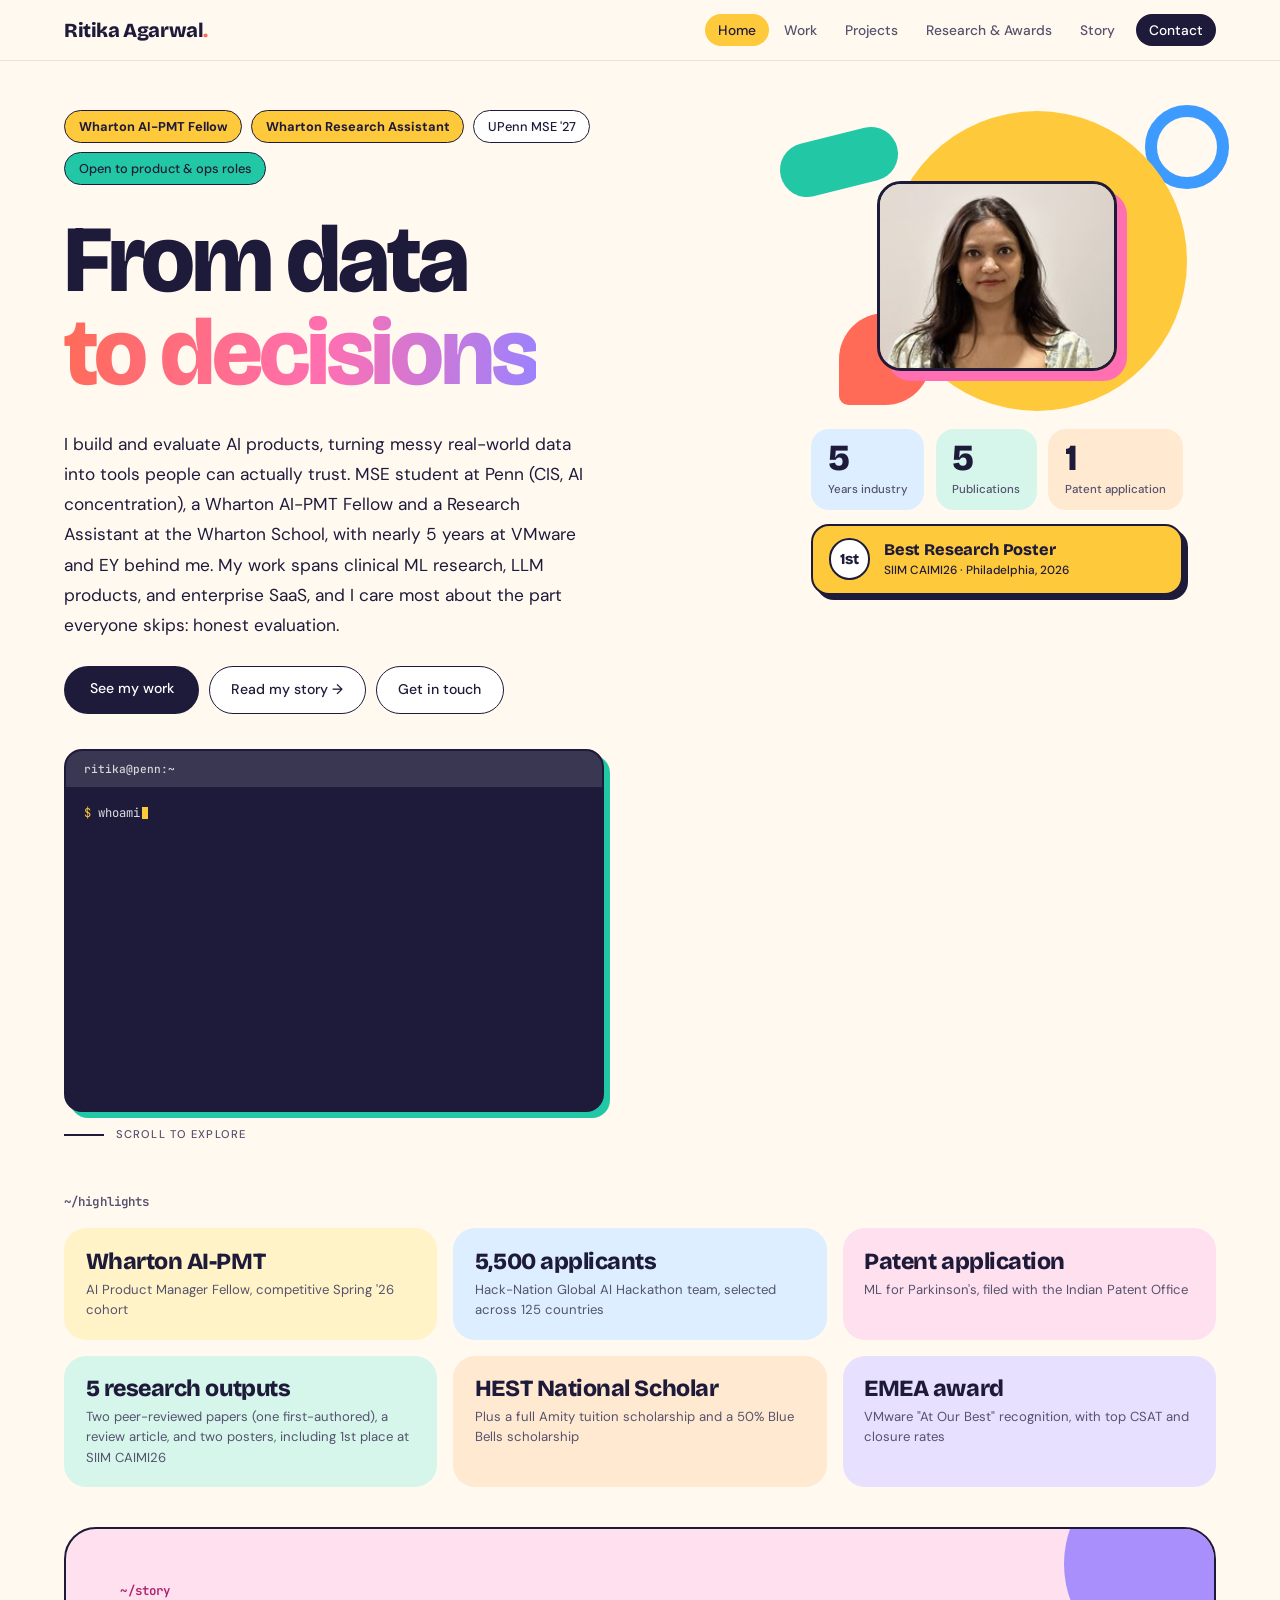
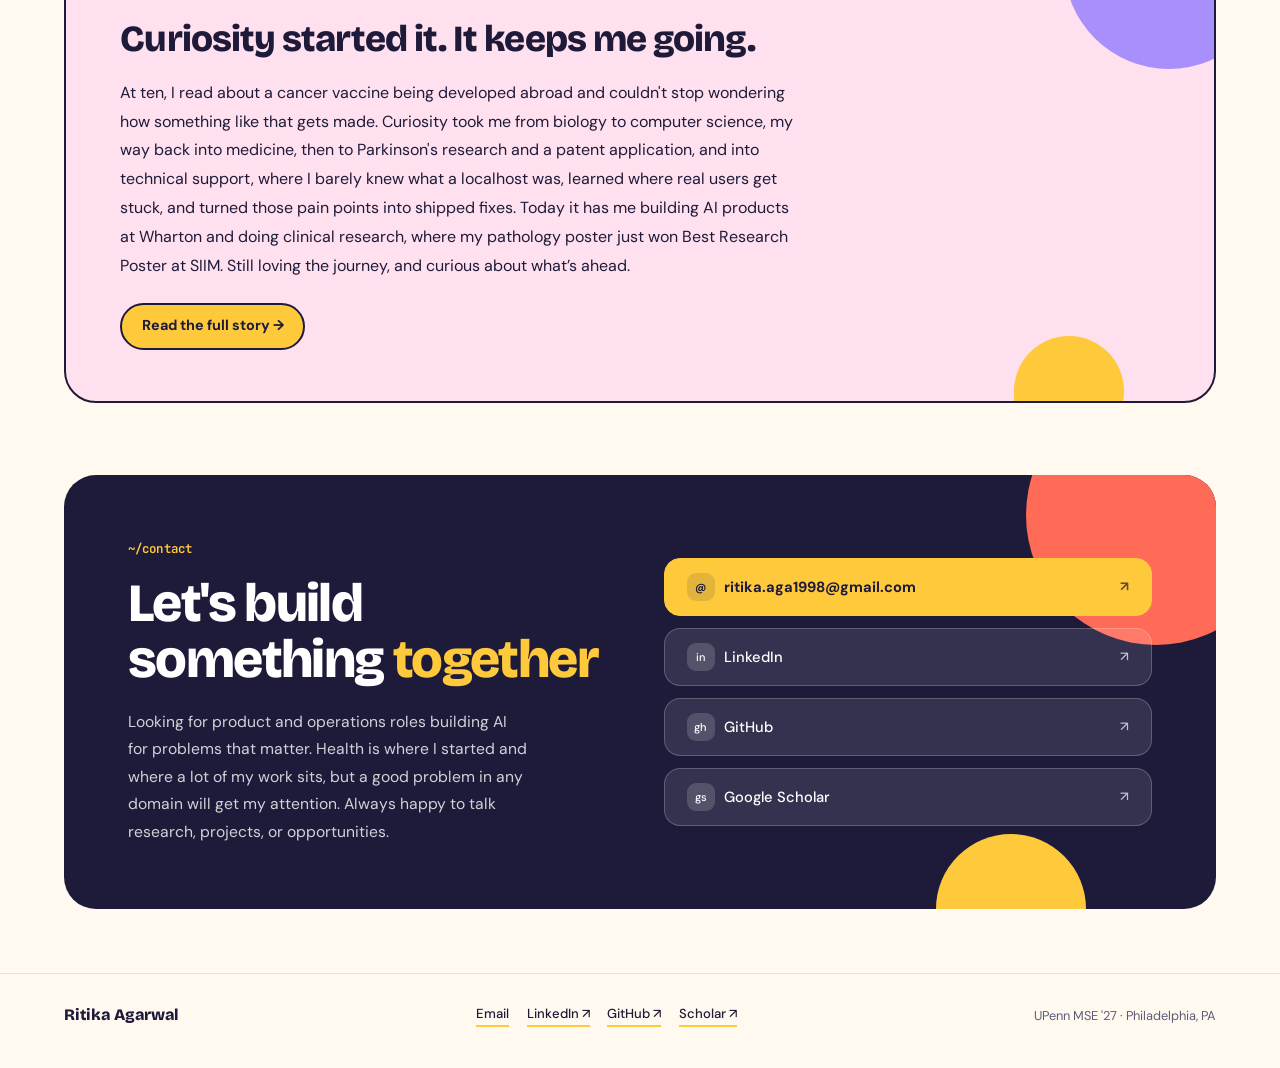
==== commit a1bab60e: "Home: shorten to hero, highlights, story and contact Removes the Featured Projects, Experience at a " ====
--- a/index.html
+++ b/index.html
@@ -136,49 +136,6 @@
   </div>
 </div>
 
-<!-- ═══ FEATURED PROJECTS ═══ -->
-<div class="section-block" id="featured">
-  <div class="chapter">
-    <div class="chapter-left"><span class="path">~/featured</span><h2 class="chapter-name">Featured <em>Projects</em></h2></div>
-    <span class="chapter-desc">AI product, agents, and award-winning research</span>
-  </div>
-  <div class="sec">
-    <div class="feat-grid reveal">
-      <a class="proj-card featured" href="https://penntools.org/tools/career-canvas" target="_blank" rel="noopener">
-        <div class="proj-meta"><span class="chip live">live</span><span class="proj-type">AI Product · Live</span></div>
-        <div class="proj-name">Career Canvas <span class="proj-live">Live Demo ↗</span></div>
-        <div class="proj-status live">Active · Wharton AI-PMT, UPenn</div>
-        <p class="proj-desc">An AI-powered course, major, and career planning tool for Penn students, built and launched through the Wharton AI-PMT fellowship. I proposed it and lead development end to end, from the mini-PRD to evaluating the AI workflows behind it.</p>
-        <div class="proj-foot">
-          <div class="proj-tags"><span class="proj-tag">LLMs</span><span class="proj-tag">Product Strategy</span><span class="proj-tag">Prompt Engineering</span></div>
-          <span class="proj-arrow">↗</span>
-        </div>
-      </a>
-      <a class="proj-card featured" href="https://partselect-agent-six.vercel.app/" target="_blank" rel="noopener">
-        <div class="proj-meta"><span class="chip live">live</span><span class="proj-type">AI Product · Agents · Tool Use</span></div>
-        <div class="proj-name">PartSelect Parts Assistant <span class="proj-live">Live Demo ↗</span></div>
-        <div class="proj-status">Instalily case study</div>
-        <p class="proj-desc">A Claude tool-use agent for appliance-parts e-commerce. It diagnoses before it sells, and part numbers, prices and compatibility come only from tools, never from the model's memory.</p>
-        <div class="proj-foot">
-          <div class="proj-tags"><span class="proj-tag">Claude API</span><span class="proj-tag">Tool Use</span><span class="proj-tag">FastAPI</span><span class="proj-tag">React</span></div>
-          <span class="proj-arrow">↗</span>
-        </div>
-      </a>
-      <a class="proj-card featured" href="https://siim.org/organization-governance/siim-caimi/siim-honors-top-research-and-ai-innovation-at-caimi26/" target="_blank" rel="noopener">
-        <div class="proj-meta"><span class="chip done">presented</span><span class="proj-type">Research · Data Engineering</span></div>
-        <div class="proj-name">Histology Image Compression</div>
-        <div class="proj-status live">Best Research Poster, 1st Place · SIIM CAIMI26</div>
-        <p class="proj-desc">Tissue-aware distributional matching for JPEG 2000 on whole-slide pathology images: a 1.7× storage reduction at JPEG-80-equivalent quality. Presented at SIIM CAIMI26 in Philadelphia, where it won 1st place.</p>
-        <div class="proj-foot">
-          <div class="proj-tags"><span class="proj-tag">Python</span><span class="proj-tag">Medical Imaging</span><span class="proj-tag">JPEG 2000</span></div>
-          <span class="proj-arrow">↗</span>
-        </div>
-      </a>
-    </div>
-    <div class="more-row reveal"><a class="about-more" href="projects.html">See all 11 projects →</a></div>
-  </div>
-</div>
-
 <!-- ═══ STORY TEASER ═══ -->
 <div class="section-block" id="teaser">
   <div class="teaser">
@@ -189,33 +146,6 @@
       <a class="about-more" href="journey.html">Read the full story →</a>
     </div>
   </div>
-</div>
-
-<!-- ═══ EXPERIENCE SNAPSHOT ═══ -->
-<div class="section-block" id="snapshot">
-  <div class="chapter">
-    <div class="chapter-left"><span class="path">~/experience</span><h2 class="chapter-name">Experience <em>at a glance</em></h2></div>
-    <span class="chapter-desc">Research and product at Penn and Wharton, after nearly five years in enterprise SaaS</span>
-  </div>
-  <div class="sec">
-    <div class="snap reveal">
-      <div class="snap-row"><span class="snap-period">Nov 2026 – Present</span><span class="snap-role">Research Assistant</span><span class="snap-org">Wharton Human-AI Research · Prof. Kartik Hosanagar · The Wharton School, UPenn</span></div>
-      <div class="snap-row"><span class="snap-period">Mar 2026 – Present</span><span class="snap-role">Student Researcher</span><span class="snap-org">Digital Pathology Research Lab · UPenn</span></div>
-      <div class="snap-row"><span class="snap-period">Feb 2026 – Present</span><span class="snap-role">AI Product Manager Fellow</span><span class="snap-org">Wharton AI-PMT · The Wharton School, UPenn</span></div>
-      <div class="snap-row"><span class="snap-period">Feb 2026 – Nov 2026</span><span class="snap-role">Research Assistant &amp; Events Coordinator</span><span class="snap-org">Computational Social Science Lab · UPenn</span></div>
-      <div class="snap-row"><span class="snap-period">Mar 2021 – Jul 2025</span><span class="snap-role">Technical Support Engineer (Associate → L2)</span><span class="snap-org">VMware / Omnissa · Bengaluru, India</span></div>
-      <div class="snap-row"><span class="snap-period">Oct 2020 – Mar 2021</span><span class="snap-role">Analyst</span><span class="snap-org">EY LLP · Gurugram, India</span></div>
-    </div>
-    <div class="more-row reveal"><a class="about-more" href="work.html">Full experience &amp; skills →</a></div>
-  </div>
-</div>
-
-<div class="edu-strip-wrap">
-  <a class="edu-strip" href="projects.html#education">
-    <span class="edu-strip-label">Education</span>
-    <span class="edu-strip-main"><b>MSE, Computer &amp; Information Science</b> (AI concentration) · University of Pennsylvania · May 2027</span>
-    <span class="edu-strip-go">Full education →</span>
-  </a>
 </div>
 
 <div class="contact-band" id="contact">
--- a/style.css
+++ b/style.css
@@ -433,3 +433,7 @@
 .nav-burger[aria-expanded="true"] span:nth-child(1){transform:translateY(7.5px) rotate(45deg)}
 .nav-burger[aria-expanded="true"] span:nth-child(2){opacity:0}
 .nav-burger[aria-expanded="true"] span:nth-child(3){transform:translateY(-7.5px) rotate(-45deg)}
+
+/* Home is now hero > highlights > story > contact: give the story card breathing room and align it with its neighbours */
+.teaser{width:min(1180px,90vw);max-width:none;padding:0}
+.teaser-card{margin-top:2.5rem}
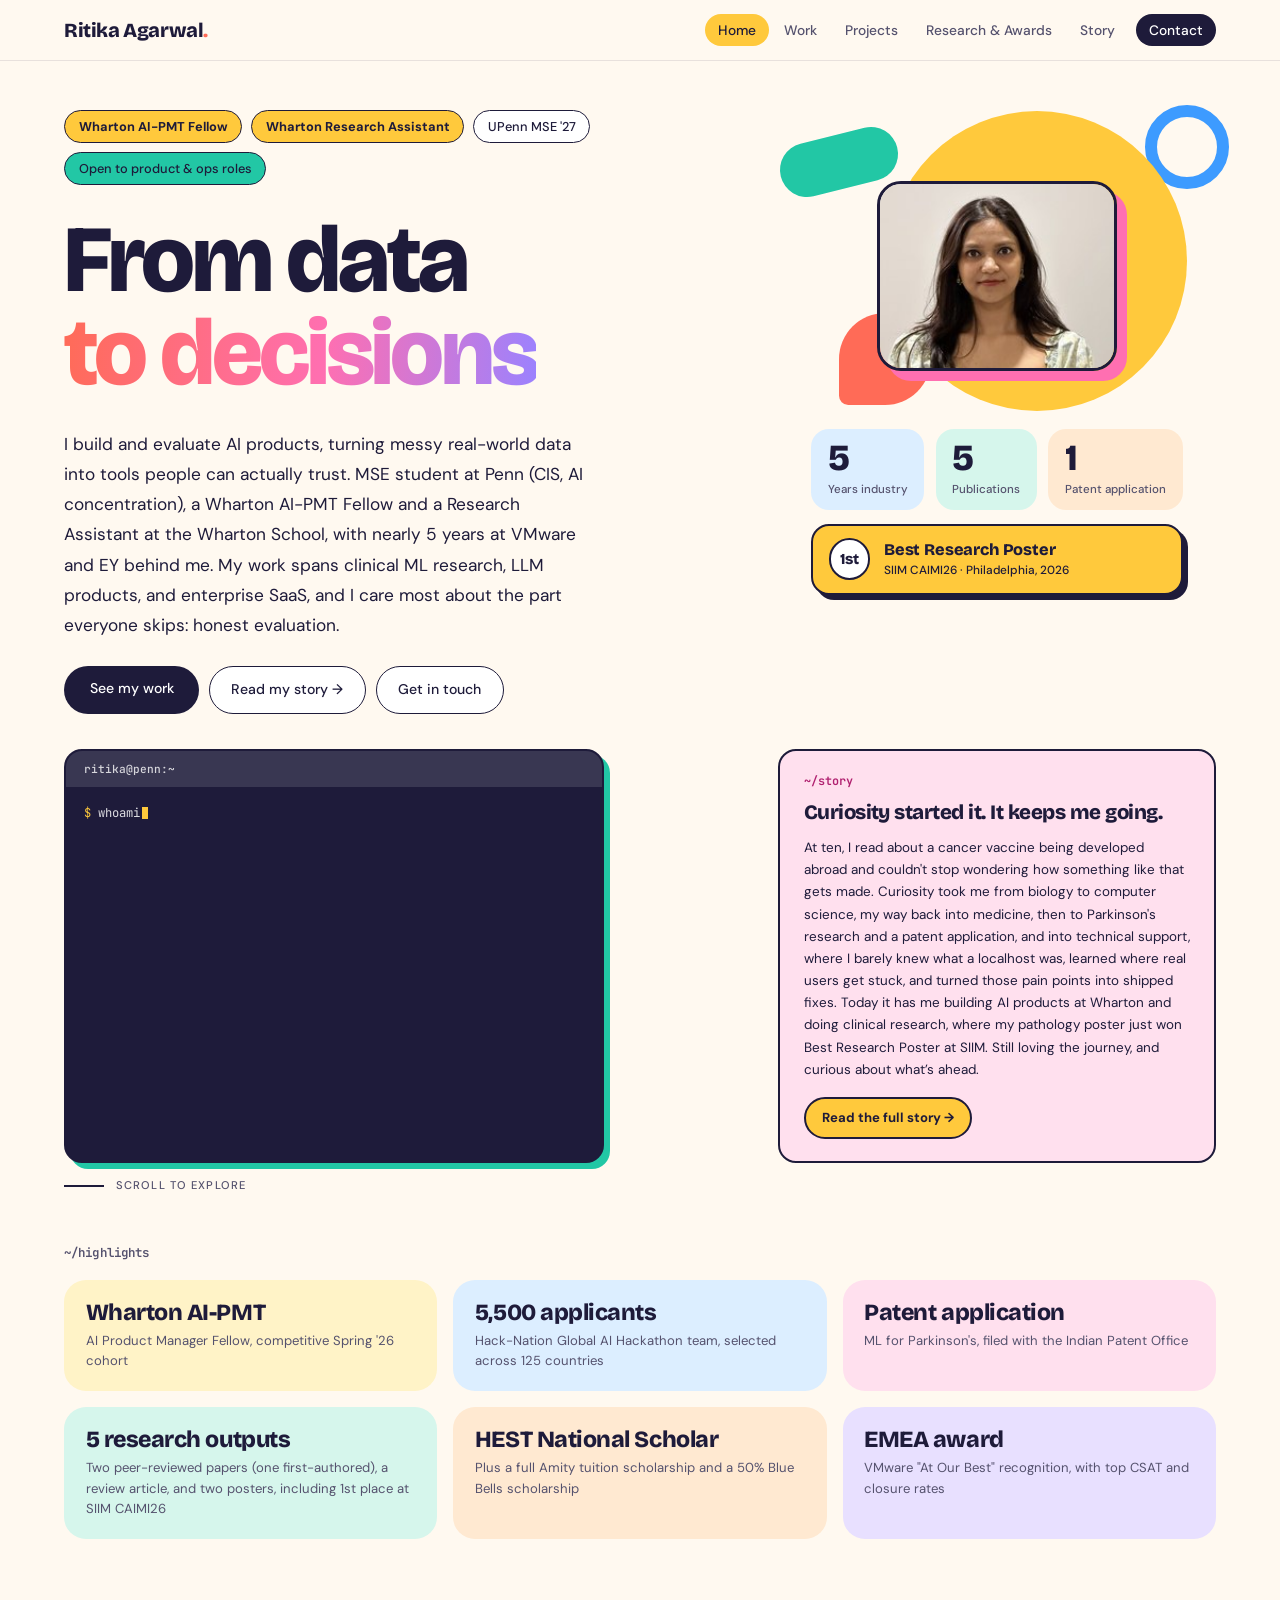
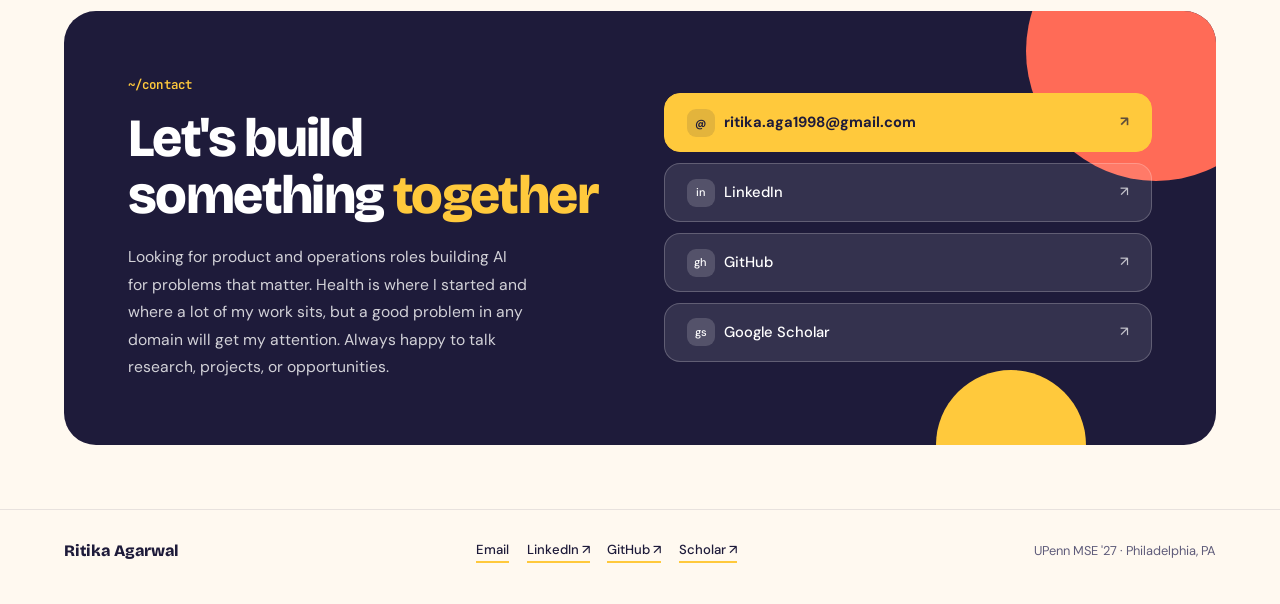
==== commit 583fac4c: "Home: compact story card beside the terminal in the hero Moves the story teaser into the hero next t" ====
--- a/index.html
+++ b/index.html
@@ -99,6 +99,12 @@
         </div>
       </div>
       <p class="sr-only">Summary: UPenn MSE '27 in Computer and Information Science with an AI concentration; Wharton AI-PMT Fellow, Wharton research assistant and digital pathology researcher; nearly 5 years in industry at VMware, Omnissa and EY; 2 papers, 1 review article, 2 posters and 1 patent application; 1st place, Best Research Poster at SIIM CAIMI26; open to product and operations roles.</p>
+      <div class="hero-story">
+        <div class="teaser-eyebrow">~/story</div>
+      <h2 class="teaser-quote">Curiosity started it. It keeps me going.</h2>
+      <p class="teaser-body">At ten, I read about a cancer vaccine being developed abroad and couldn't stop wondering how something like that gets made. Curiosity took me from biology to computer science, my way back into medicine, then to Parkinson's research and a patent application, and into technical support, where I barely knew what a localhost was, learned where real users get stuck, and turned those pain points into shipped fixes. Today it has me building AI products at Wharton and doing clinical research, where my pathology poster just won Best Research Poster at SIIM. Still loving the journey, and curious about what’s ahead.</p>
+      <a class="about-more" href="journey.html">Read the full story →</a>
+      </div>
     </div>
   </div>
   <div class="scroll-line" aria-hidden="true"><span class="scroll-text">Scroll to explore</span></div>
@@ -132,18 +138,6 @@
         <div class="cred-item-top">EMEA <em>award</em></div>
         <div class="cred-item-label">VMware "At Our Best" recognition, with top CSAT and closure rates</div>
       </div>
-    </div>
-  </div>
-</div>
-
-<!-- ═══ STORY TEASER ═══ -->
-<div class="section-block" id="teaser">
-  <div class="teaser">
-    <div class="teaser-card reveal">
-      <div class="teaser-eyebrow">~/story</div>
-      <h2 class="teaser-quote">Curiosity started it. It keeps me going.</h2>
-      <p class="teaser-body">At ten, I read about a cancer vaccine being developed abroad and couldn't stop wondering how something like that gets made. Curiosity took me from biology to computer science, my way back into medicine, then to Parkinson's research and a patent application, and into technical support, where I barely knew what a localhost was, learned where real users get stuck, and turned those pain points into shipped fixes. Today it has me building AI products at Wharton and doing clinical research, where my pathology poster just won Best Research Poster at SIIM. Still loving the journey, and curious about what’s ahead.</p>
-      <a class="about-more" href="journey.html">Read the full story →</a>
     </div>
   </div>
 </div>
--- a/style.css
+++ b/style.css
@@ -38,7 +38,6 @@
 #awards{--c:var(--sun);--t:var(--sun-t);--d:var(--sun-d)}
 #volunteering{--c:var(--orange);--t:var(--orange-t);--d:var(--orange-d)}
 #featured{--c:var(--coral);--t:var(--coral-t);--d:var(--coral-d)}
-#teaser{--c:var(--pink);--t:var(--pink-t);--d:var(--pink-d)}
 #snapshot{--c:var(--sky);--t:var(--sky-t);--d:var(--sky-d)}
 #education{--c:var(--violet);--t:var(--violet-t);--d:var(--violet-d)}
 /* page accent, used by the page header */
@@ -70,7 +69,7 @@
 
 /* HERO: one grid; the wrapper divs are flattened with display:contents so the
    photo stage + stats can sit in the right column beside the headline */
-.hero{min-height:100vh;display:grid;grid-template-columns:minmax(0,1.2fr) minmax(0,.8fr);grid-template-areas:"meta photo" "title photo" "desc stats" "ctas stats" "term stats";column-gap:3.5rem;align-content:center;align-items:start;padding:0 5vw 4rem;padding-top:110px;position:relative;overflow:hidden}
+.hero{min-height:100vh;display:grid;grid-template-columns:minmax(0,1.2fr) minmax(0,.8fr);grid-template-areas:"meta photo" "title photo" "desc stats" "ctas stats" "term story";column-gap:3.5rem;align-content:center;align-items:start;padding:0 5vw 4rem;padding-top:110px;position:relative;overflow:hidden}
 .hero>*{position:relative;z-index:1}
 .hero>.hero-shapes{position:absolute;inset:0;z-index:0;pointer-events:none}
 .hero-bottom,.hero-right-block{display:contents}
@@ -297,7 +296,7 @@
 @media(max-width:900px){
   .about-grid{grid-template-columns:1fr;gap:2rem}
   .cred-grid{grid-template-columns:1fr}
-  .hero{display:grid;grid-template-columns:minmax(0,1fr);grid-template-areas:"meta" "title" "desc" "photo" "stats" "ctas" "term";min-height:auto;padding-top:96px;padding-bottom:4.5rem}
+  .hero{display:grid;grid-template-columns:minmax(0,1fr);grid-template-areas:"meta" "title" "desc" "photo" "stats" "ctas" "term" "story";min-height:auto;padding-top:96px;padding-bottom:4.5rem}
   .hero-photo-wrap{justify-self:start;margin:1.4rem 2rem 1.2rem 1rem}
   .hero-photo-wrap::before{width:210px;right:-60px;top:-50px}
   .hero-aside{margin:.4rem 0 1.4rem;justify-self:stretch}
@@ -355,15 +354,9 @@
 .more-row .about-more{margin-top:0}
 
 /* Home: story teaser */
-.teaser{max-width:1180px;margin:0 auto;padding:0 5vw}
-.teaser-card{position:relative;overflow:hidden;background:var(--pink-t);border:2px solid var(--ink);border-radius:32px;padding:3.2rem 3.4rem;margin:1rem 0 4.5rem}
-.teaser-card::before{content:'';position:absolute;width:210px;aspect-ratio:1;border-radius:50%;background:var(--violet);right:-60px;top:-70px;opacity:.85}
-.teaser-card::after{content:'';position:absolute;width:110px;aspect-ratio:1;border-radius:50% 50% 50% 10%;background:var(--sun);right:90px;bottom:-45px}
-.teaser-card>*{position:relative;z-index:1;max-width:760px}
 .teaser-eyebrow{font-size:.75rem;font-weight:700;letter-spacing:.12em;text-transform:uppercase;color:var(--pink-d);margin-bottom:1rem}
 .teaser-quote{font-family:var(--font-display);font-size:clamp(1.55rem,3vw,2.3rem);font-weight:800;line-height:1.2;letter-spacing:-.025em;color:var(--ink);margin-bottom:1.1rem}
 .teaser-body{font-size:1rem;color:var(--ink);line-height:1.8;max-width:62ch}
-.teaser-card .about-more{background:var(--sun)}
 
 /* Home: experience snapshot */
 .snap{display:flex;flex-direction:column;gap:.7rem}
@@ -389,9 +382,6 @@
   .page-hero-wrap::before{width:140px;right:-50px;top:60px}
   .page-hero-wrap::after{display:none}
   .feat-grid{grid-template-columns:1fr}
-  .teaser-card{padding:2.2rem 1.6rem;border-radius:26px;margin-bottom:3rem}
-  .teaser-card::before{width:140px;right:-45px;top:-50px}
-  .teaser-card::after{display:none}
   .snap-row{grid-template-columns:1fr;gap:.2rem}
 }
 @media(min-width:901px){body.pg-story .about-side{position:sticky;top:90px}}
@@ -434,6 +424,13 @@
 .nav-burger[aria-expanded="true"] span:nth-child(2){opacity:0}
 .nav-burger[aria-expanded="true"] span:nth-child(3){transform:translateY(-7.5px) rotate(-45deg)}
 
-/* Home is now hero > highlights > story > contact: give the story card breathing room and align it with its neighbours */
-.teaser{width:min(1180px,90vw);max-width:none;padding:0}
-.teaser-card{margin-top:2.5rem}
+
+/* story card lives in the hero, beside the terminal */
+.hero-story{grid-area:story;align-self:stretch;margin-top:2.2rem;--d:var(--pink-d);background:var(--pink-t);border:2px solid var(--ink);border-radius:18px;padding:1.3rem 1.5rem 1.4rem;display:flex;flex-direction:column;opacity:0;animation:fadeUp .8s .75s forwards}
+.hero-story .teaser-eyebrow{font-size:.74rem;margin-bottom:.6rem}
+.hero-story .teaser-quote{font-size:1.28rem;line-height:1.2;margin-bottom:.7rem}
+.hero-story .teaser-body{font-size:.84rem;line-height:1.65;max-width:none;margin-bottom:1rem}
+.hero-story .about-more{align-self:flex-start;margin-top:auto;background:var(--sun);padding:.5rem 1rem;font-size:.82rem}
+.hero-term{align-self:stretch}
+@media(max-width:900px){.hero-story{margin-top:1.4rem}}
+@media(prefers-reduced-motion:reduce){.hero-story{animation:none;opacity:1}}
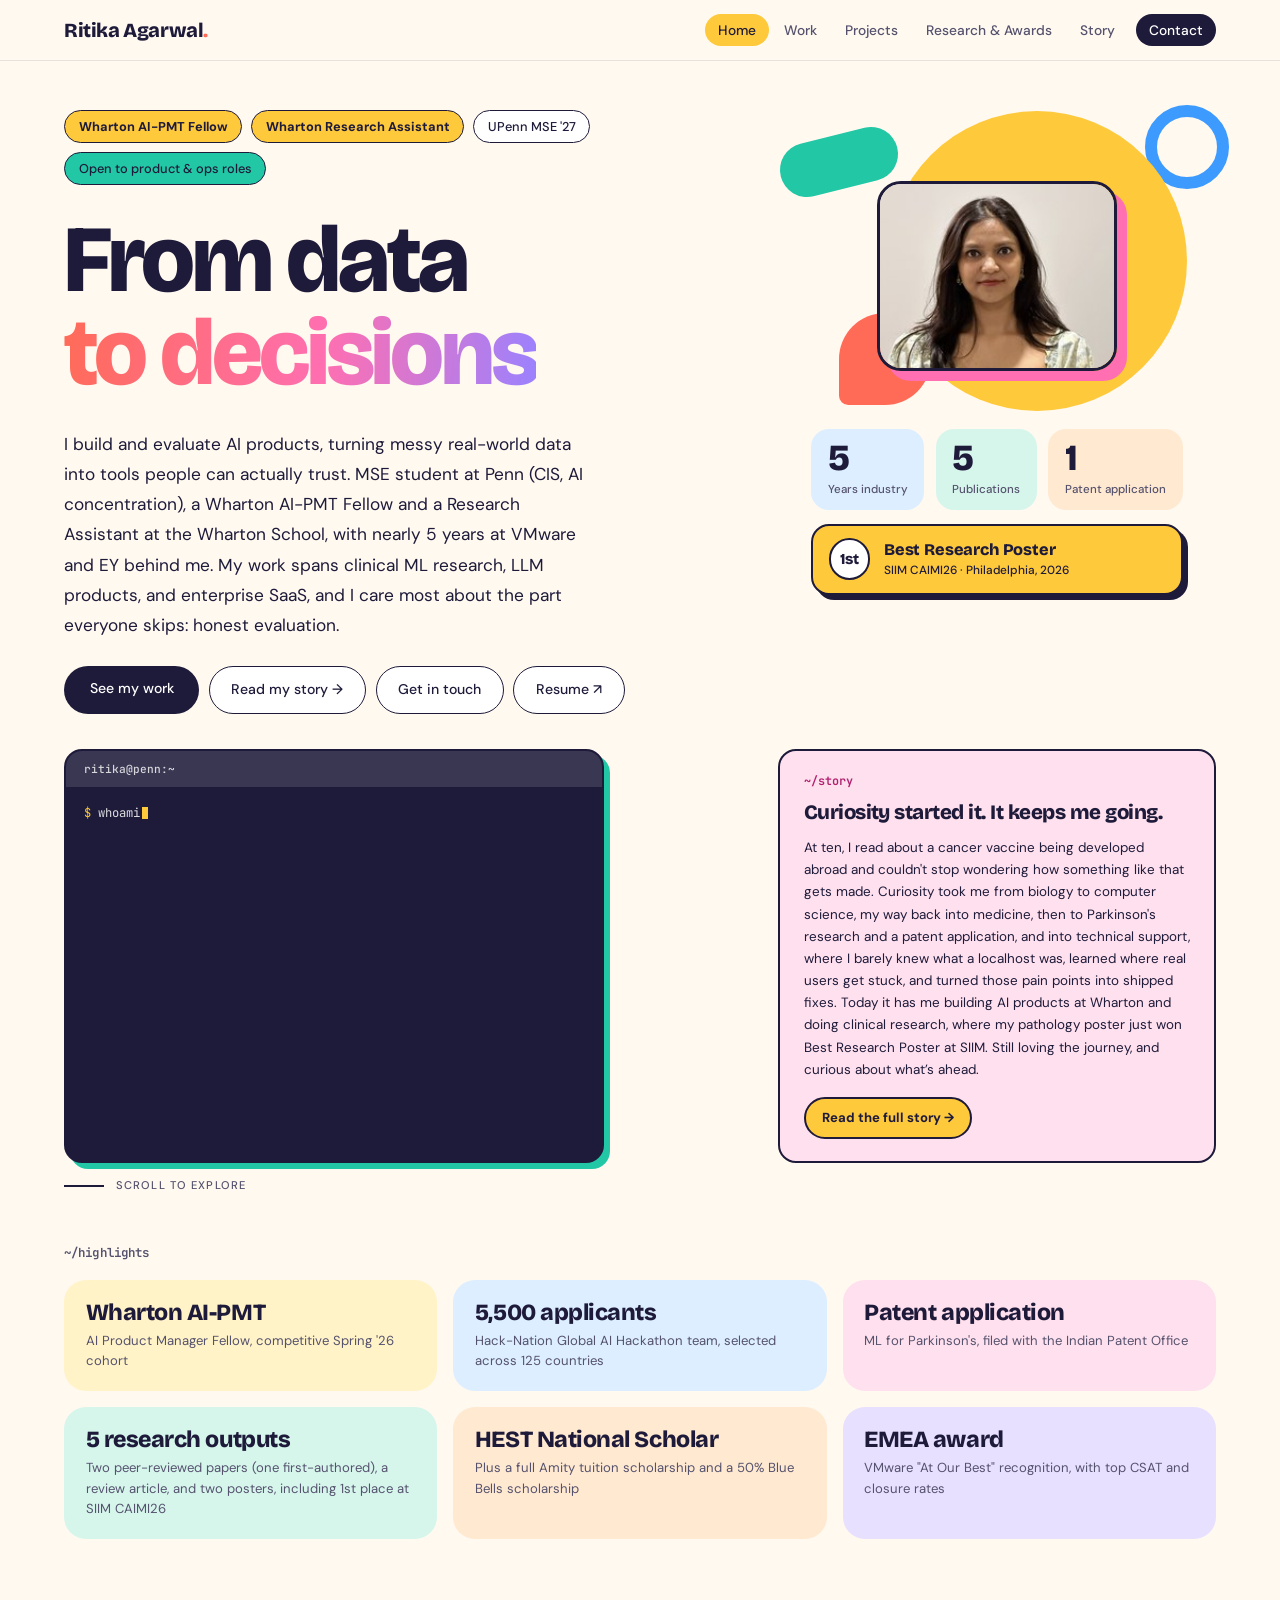
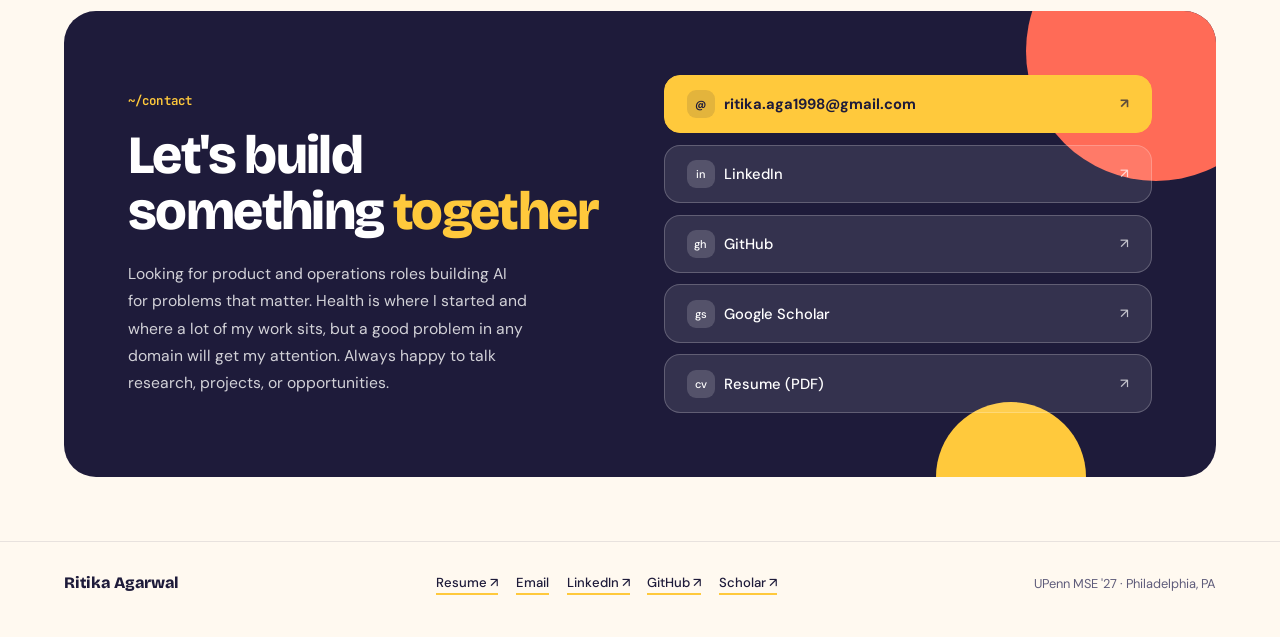
==== commit 546269a8: "Add resume PDF with links in hero, contact block and footers" ====
--- a/index.html
+++ b/index.html
@@ -80,6 +80,7 @@
         <a href="projects.html" class="btn-p">See my work</a>
         <a href="journey.html" class="btn-o">Read my story →</a>
         <a href="&#109;&#97;&#105;&#108;&#116;&#111;&#58;&#114;&#105;&#116;&#105;&#107;&#97;&#46;&#97;&#103;&#97;&#49;&#57;&#57;&#56;&#64;&#103;&#109;&#97;&#105;&#108;&#46;&#99;&#111;&#109;" class="btn-o">Get in touch</a>
+        <a href="Ritika_Agarwal_Resume.pdf" class="btn-o" target="_blank" rel="noopener">Resume ↗</a>
       </div>
       <div class="hero-term" aria-hidden="true">
         <div class="term-bar">ritika@penn:~</div>
@@ -165,12 +166,17 @@
       <span class="c-btn-label"><span class="c-btn-icon">gs</span>Google Scholar</span>
       <span class="c-btn-arrow">↗</span>
     </a>
+    <a href="Ritika_Agarwal_Resume.pdf" target="_blank" rel="noopener" class="c-btn">
+      <span class="c-btn-label"><span class="c-btn-icon">cv</span>Resume (PDF)</span>
+      <span class="c-btn-arrow">↗</span>
+    </a>
   </div>
 </div>
 
 <footer>
   <span class="footer-name">Ritika Agarwal</span>
   <span class="footer-links">
+    <a href="Ritika_Agarwal_Resume.pdf" target="_blank" rel="noopener">Resume ↗</a>
     <a href="&#109;&#97;&#105;&#108;&#116;&#111;&#58;&#114;&#105;&#116;&#105;&#107;&#97;&#46;&#97;&#103;&#97;&#49;&#57;&#57;&#56;&#64;&#103;&#109;&#97;&#105;&#108;&#46;&#99;&#111;&#109;">Email</a>
     <a href="https://www.linkedin.com/in/ritikaagarwal1998" target="_blank" rel="noopener">LinkedIn ↗</a>
     <a href="https://github.com/Riaga1998" target="_blank" rel="noopener">GitHub ↗</a>
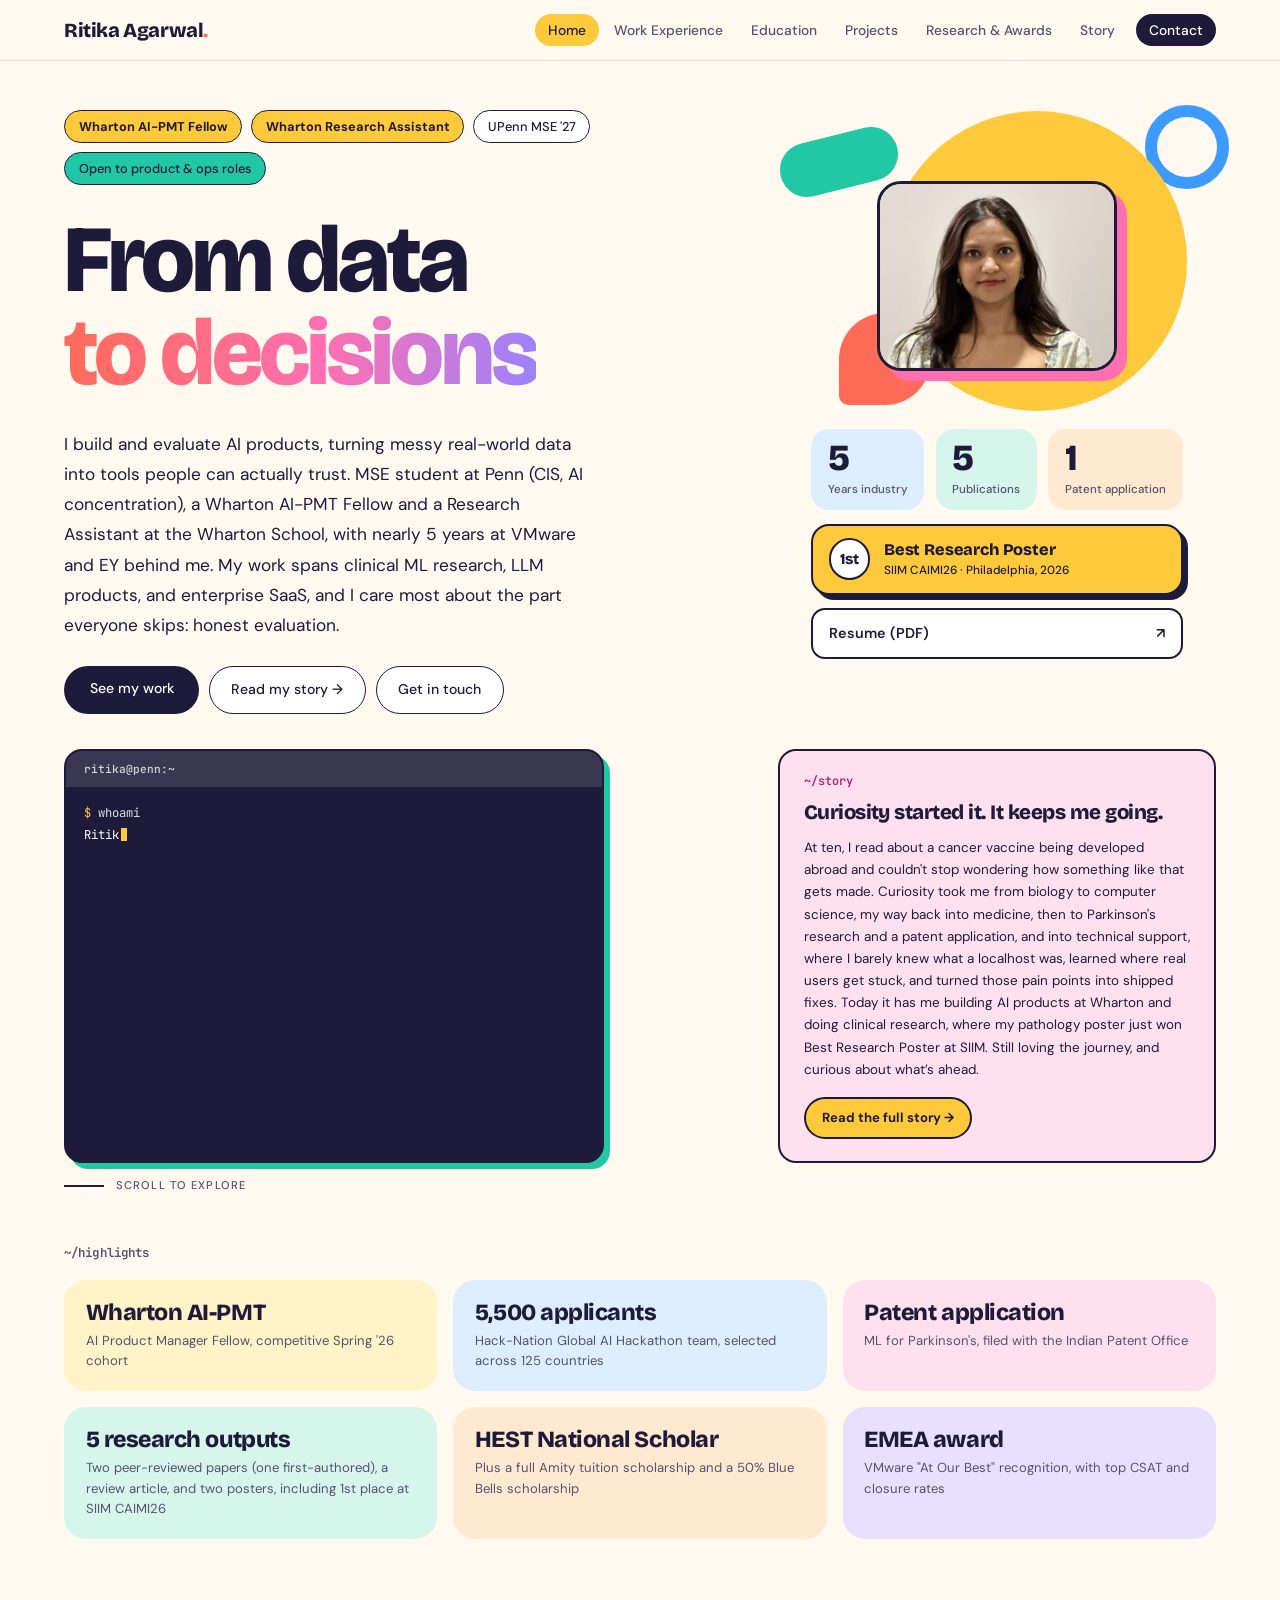
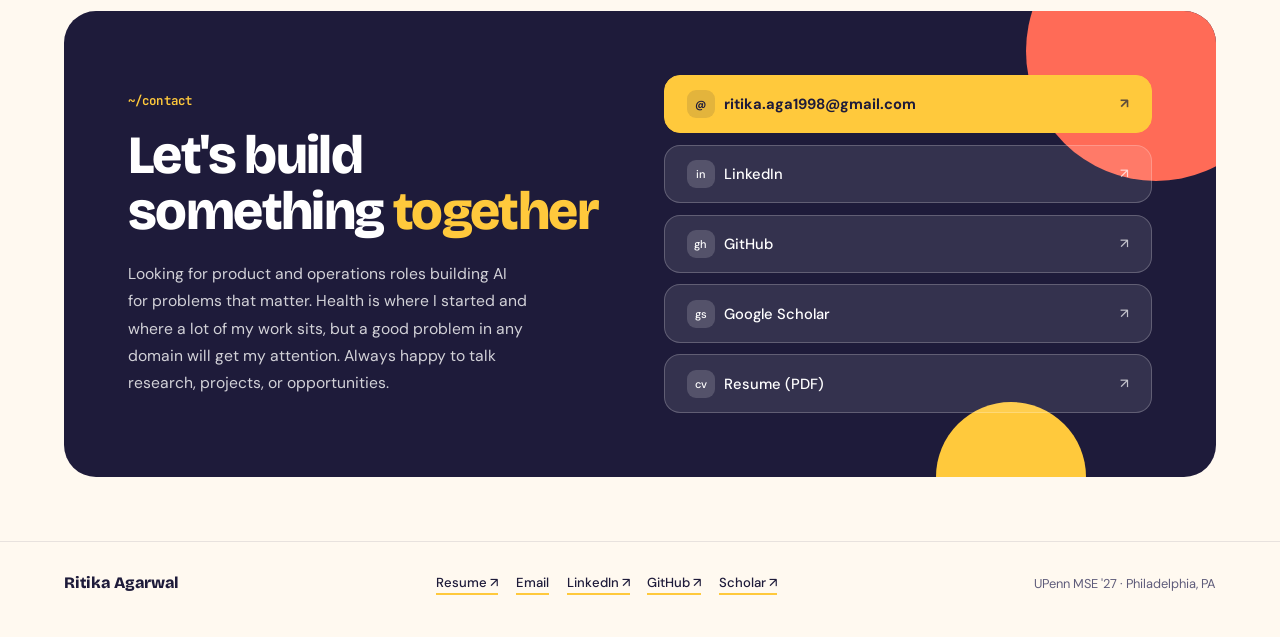
==== commit 3dc75b06: "Separate Education page; Work Experience nav label; resume link under poster card - New education.ht" ====
--- a/index.html
+++ b/index.html
@@ -29,7 +29,8 @@
   <a class="nav-logo" href="index.html">Ritika Agarwal</a>
   <ul class="nav-links">
     <li><a href="index.html" class="active" aria-current="page">Home</a></li>
-    <li><a href="work.html">Work</a></li>
+    <li><a href="work.html">Work Experience</a></li>
+    <li><a href="education.html">Education</a></li>
     <li><a href="projects.html">Projects</a></li>
     <li><a href="research.html">Research &amp; Awards</a></li>
     <li><a href="journey.html">Story</a></li>
@@ -43,7 +44,8 @@
 <div class="nav-drawer" id="nav-drawer">
   <button class="nav-drawer-close" id="nav-drawer-close" aria-label="Close menu">&#x2715;</button>
   <a href="index.html" class="active" aria-current="page">Home</a>
-  <a href="work.html">Work</a>
+  <a href="work.html">Work Experience</a>
+  <a href="education.html">Education</a>
   <a href="projects.html">Projects</a>
   <a href="research.html">Research &amp; Awards</a>
   <a href="journey.html">Story</a>
@@ -75,12 +77,12 @@
         <span class="hero-award-badge">1st</span>
         <span><div class="hero-award-title">Best Research Poster</div><div class="hero-award-sub">SIIM CAIMI26 · Philadelphia, 2026</div></span>
       </a>
+        <a class="hero-resume" href="Ritika_Agarwal_Resume.pdf" target="_blank" rel="noopener"><span>Resume (PDF)</span><span aria-hidden="true">↗</span></a>
       </div>
       <div class="hero-ctas">
         <a href="projects.html" class="btn-p">See my work</a>
         <a href="journey.html" class="btn-o">Read my story →</a>
         <a href="&#109;&#97;&#105;&#108;&#116;&#111;&#58;&#114;&#105;&#116;&#105;&#107;&#97;&#46;&#97;&#103;&#97;&#49;&#57;&#57;&#56;&#64;&#103;&#109;&#97;&#105;&#108;&#46;&#99;&#111;&#109;" class="btn-o">Get in touch</a>
-        <a href="Ritika_Agarwal_Resume.pdf" class="btn-o" target="_blank" rel="noopener">Resume ↗</a>
       </div>
       <div class="hero-term" aria-hidden="true">
         <div class="term-bar">ritika@penn:~</div>
--- a/style.css
+++ b/style.css
@@ -43,6 +43,7 @@
 /* page accent, used by the page header */
 body.pg-work{--c:var(--sky);--t:var(--sky-t);--d:var(--sky-d)}
 body.pg-projects{--c:var(--coral);--t:var(--coral-t);--d:var(--coral-d)}
+body.pg-education{--c:var(--violet);--t:var(--violet-t);--d:var(--violet-d)}
 body.pg-research{--c:var(--mint);--t:var(--mint-t);--d:var(--mint-d)}
 body.pg-story{--c:var(--pink);--t:var(--pink-t);--d:var(--pink-d)}
 
@@ -434,3 +435,10 @@
 .hero-term{align-self:stretch}
 @media(max-width:900px){.hero-story{margin-top:1.4rem}}
 @media(prefers-reduced-motion:reduce){.hero-story{animation:none;opacity:1}}
+
+/* resume link under the award card */
+.hero-resume{display:flex;align-items:center;justify-content:space-between;gap:.75rem;width:0;min-width:100%;padding:.7rem 1rem;border-radius:14px;background:#fff;border:2px solid var(--ink);color:var(--ink);text-decoration:none;font-size:.9rem;font-weight:600;transition:background .15s,transform .15s}
+.hero-resume:hover{background:var(--sun-t);transform:translateY(-2px)}
+
+/* seven nav items need more room: use the burger menu up to 960px */
+@media(max-width:960px){.nav-links{display:none}.nav-burger{display:flex}}
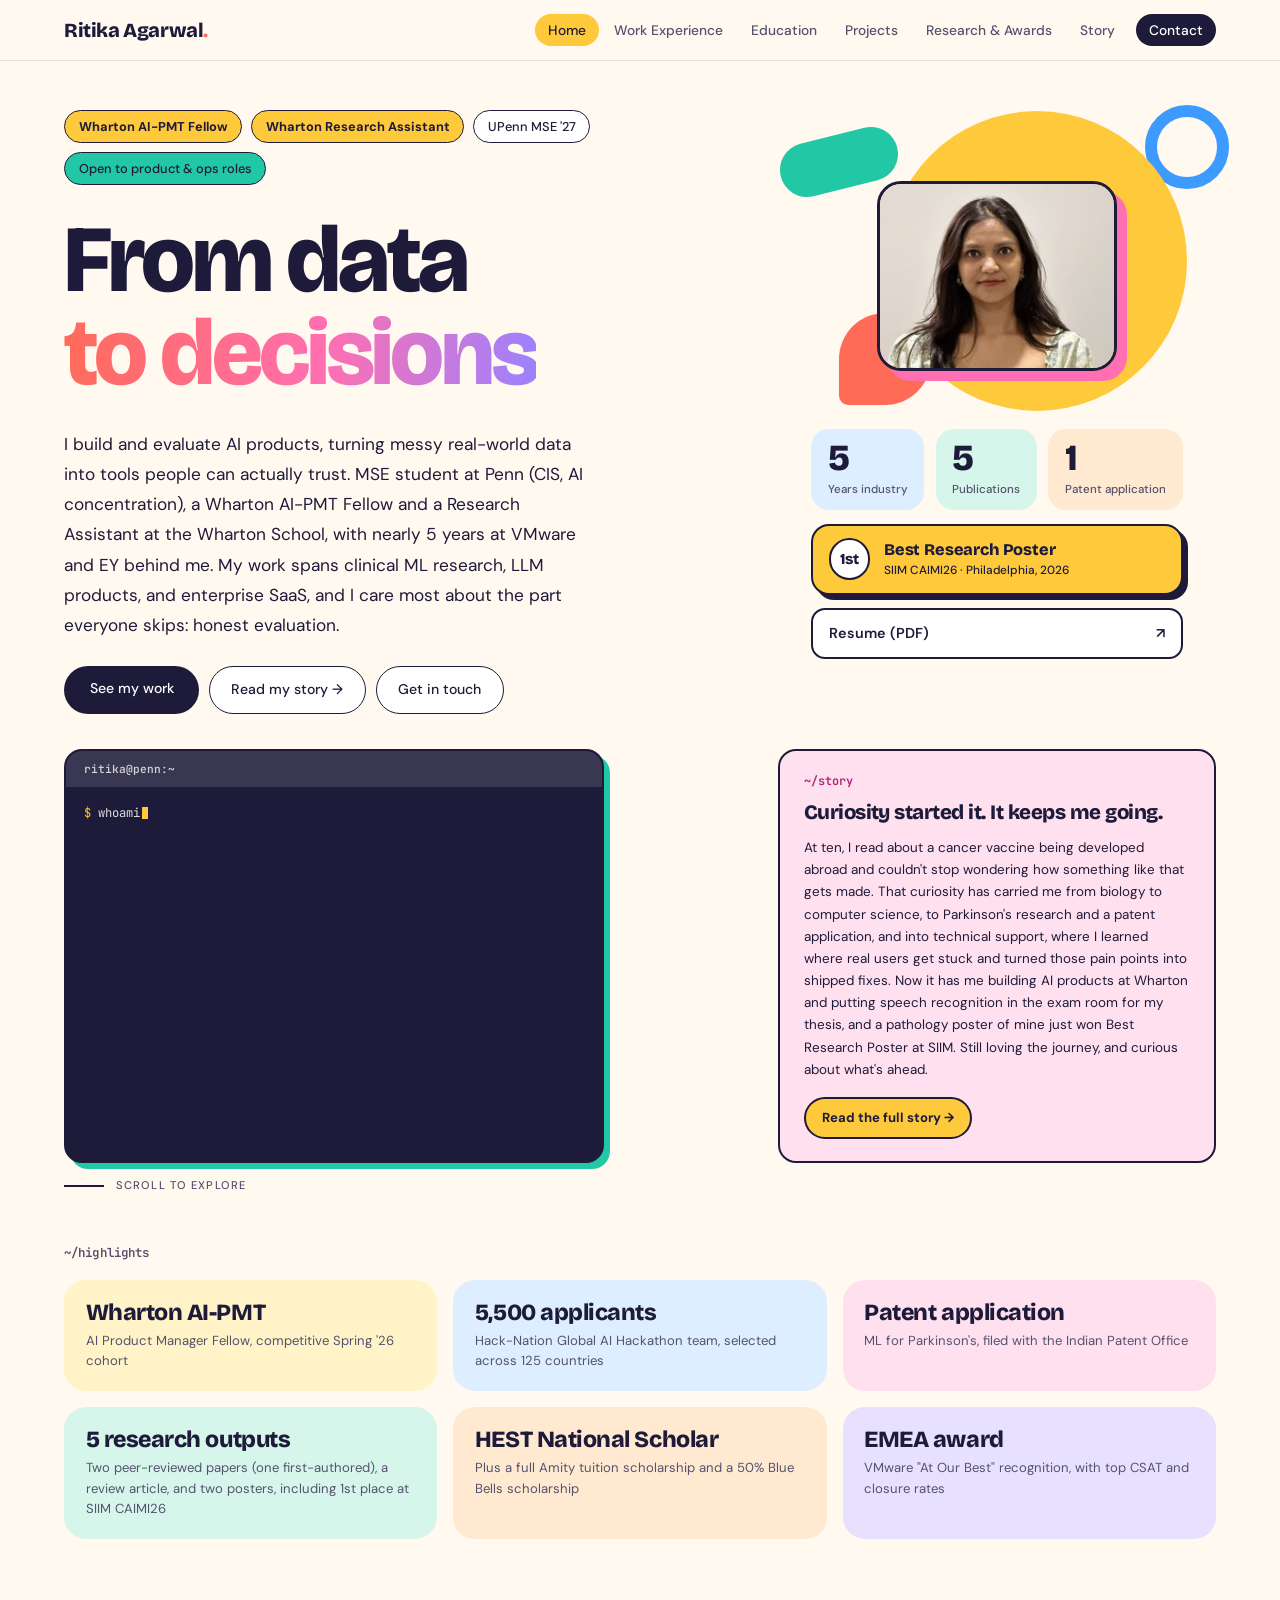
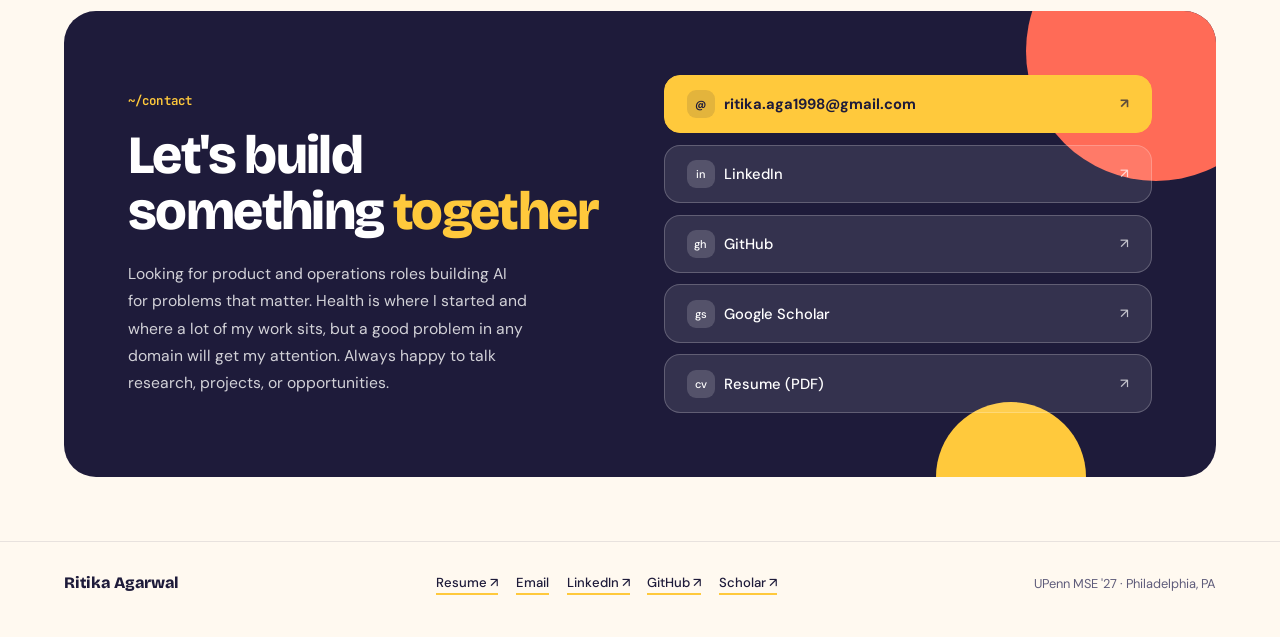
==== commit b9828c7e: "Story: rewrite full story and teaser for flow; add thesis" ====
--- a/index.html
+++ b/index.html
@@ -105,7 +105,7 @@
       <div class="hero-story">
         <div class="teaser-eyebrow">~/story</div>
       <h2 class="teaser-quote">Curiosity started it. It keeps me going.</h2>
-      <p class="teaser-body">At ten, I read about a cancer vaccine being developed abroad and couldn't stop wondering how something like that gets made. Curiosity took me from biology to computer science, my way back into medicine, then to Parkinson's research and a patent application, and into technical support, where I barely knew what a localhost was, learned where real users get stuck, and turned those pain points into shipped fixes. Today it has me building AI products at Wharton and doing clinical research, where my pathology poster just won Best Research Poster at SIIM. Still loving the journey, and curious about what’s ahead.</p>
+      <p class="teaser-body">At ten, I read about a cancer vaccine being developed abroad and couldn't stop wondering how something like that gets made. That curiosity has carried me from biology to computer science, to Parkinson's research and a patent application, and into technical support, where I learned where real users get stuck and turned those pain points into shipped fixes. Now it has me building AI products at Wharton and putting speech recognition in the exam room for my thesis, and a pathology poster of mine just won Best Research Poster at SIIM. Still loving the journey, and curious about what's ahead.</p>
       <a class="about-more" href="journey.html">Read the full story →</a>
       </div>
     </div>
--- a/style.css
+++ b/style.css
@@ -171,8 +171,8 @@
 
 /* PROJECTS: masonry. Cards keep their natural height and columns pack tightly,
    so short cards never sit on empty space and there is no orphan row. */
-.proj-grid{column-count:3;column-gap:1.1rem}
-.proj-card{--c:var(--coral);--t:var(--coral-t);--d:var(--coral-d);background:var(--t);border-radius:var(--radius);padding:1.75rem;display:flex;flex-direction:column;gap:.85rem;break-inside:avoid;margin-bottom:1.1rem;text-decoration:none;color:inherit;transition:transform .22s,box-shadow .22s;position:relative}
+.proj-grid{display:grid;grid-template-columns:repeat(3,minmax(0,1fr));gap:1.1rem}
+.proj-card{--c:var(--coral);--t:var(--coral-t);--d:var(--coral-d);background:var(--t);border-radius:var(--radius);padding:1.75rem;display:flex;flex-direction:column;gap:.85rem;min-width:0;text-decoration:none;color:inherit;transition:transform .22s,box-shadow .22s;position:relative}
 a.proj-card:hover{transform:translateY(-5px);box-shadow:0 14px 0 -6px var(--c)}
 .proj-card:nth-child(6n+2){--c:var(--sun);--t:var(--sun-t);--d:var(--sun-d)}
 .proj-card:nth-child(6n+3){--c:var(--sky);--t:var(--sky-t);--d:var(--sky-d)}
@@ -197,7 +197,7 @@
 @keyframes pulse{0%,100%{opacity:1}50%{opacity:.3}}
 .proj-wide-meta,.proj-wide-body{display:flex;flex-direction:column;gap:.85rem;min-width:0}
 .proj-wide-body{flex:1}
-@media(max-width:959px){.proj-grid{column-count:2}}
+@media(max-width:959px){.proj-grid{grid-template-columns:repeat(2,minmax(0,1fr))}}
 
 /* TIMELINE */
 .tl{display:grid;grid-template-columns:200px 1fr}
@@ -307,7 +307,7 @@
   .hero-stat-num{font-size:1.9rem}
   .hero-stat-label{font-size:.66rem}
   .scroll-line{display:none}
-  .proj-grid{column-count:1}
+  .proj-grid{grid-template-columns:minmax(0,1fr)}
   .tl{grid-template-columns:1fr}
   .tl-left{border-right:none;text-align:left;padding:1.4rem 0 .4rem}
   .tl-left::after{display:none}
@@ -442,3 +442,9 @@
 
 /* seven nav items need more room: use the burger menu up to 960px */
 @media(max-width:960px){.nav-links{display:none}.nav-burger{display:flex}}
+
+/* Staggered "masonry" packing for the project cards. The cards stay in priority order in the HTML;
+   site.js adds .masonry and gives each card a row span from its height, and dense auto-placement
+   then drops every card into the shortest column. Without JS the plain grid above is used. */
+.proj-grid.masonry{grid-auto-flow:dense;grid-auto-rows:4px;row-gap:0}
+.proj-grid.masonry .proj-card{align-self:start}
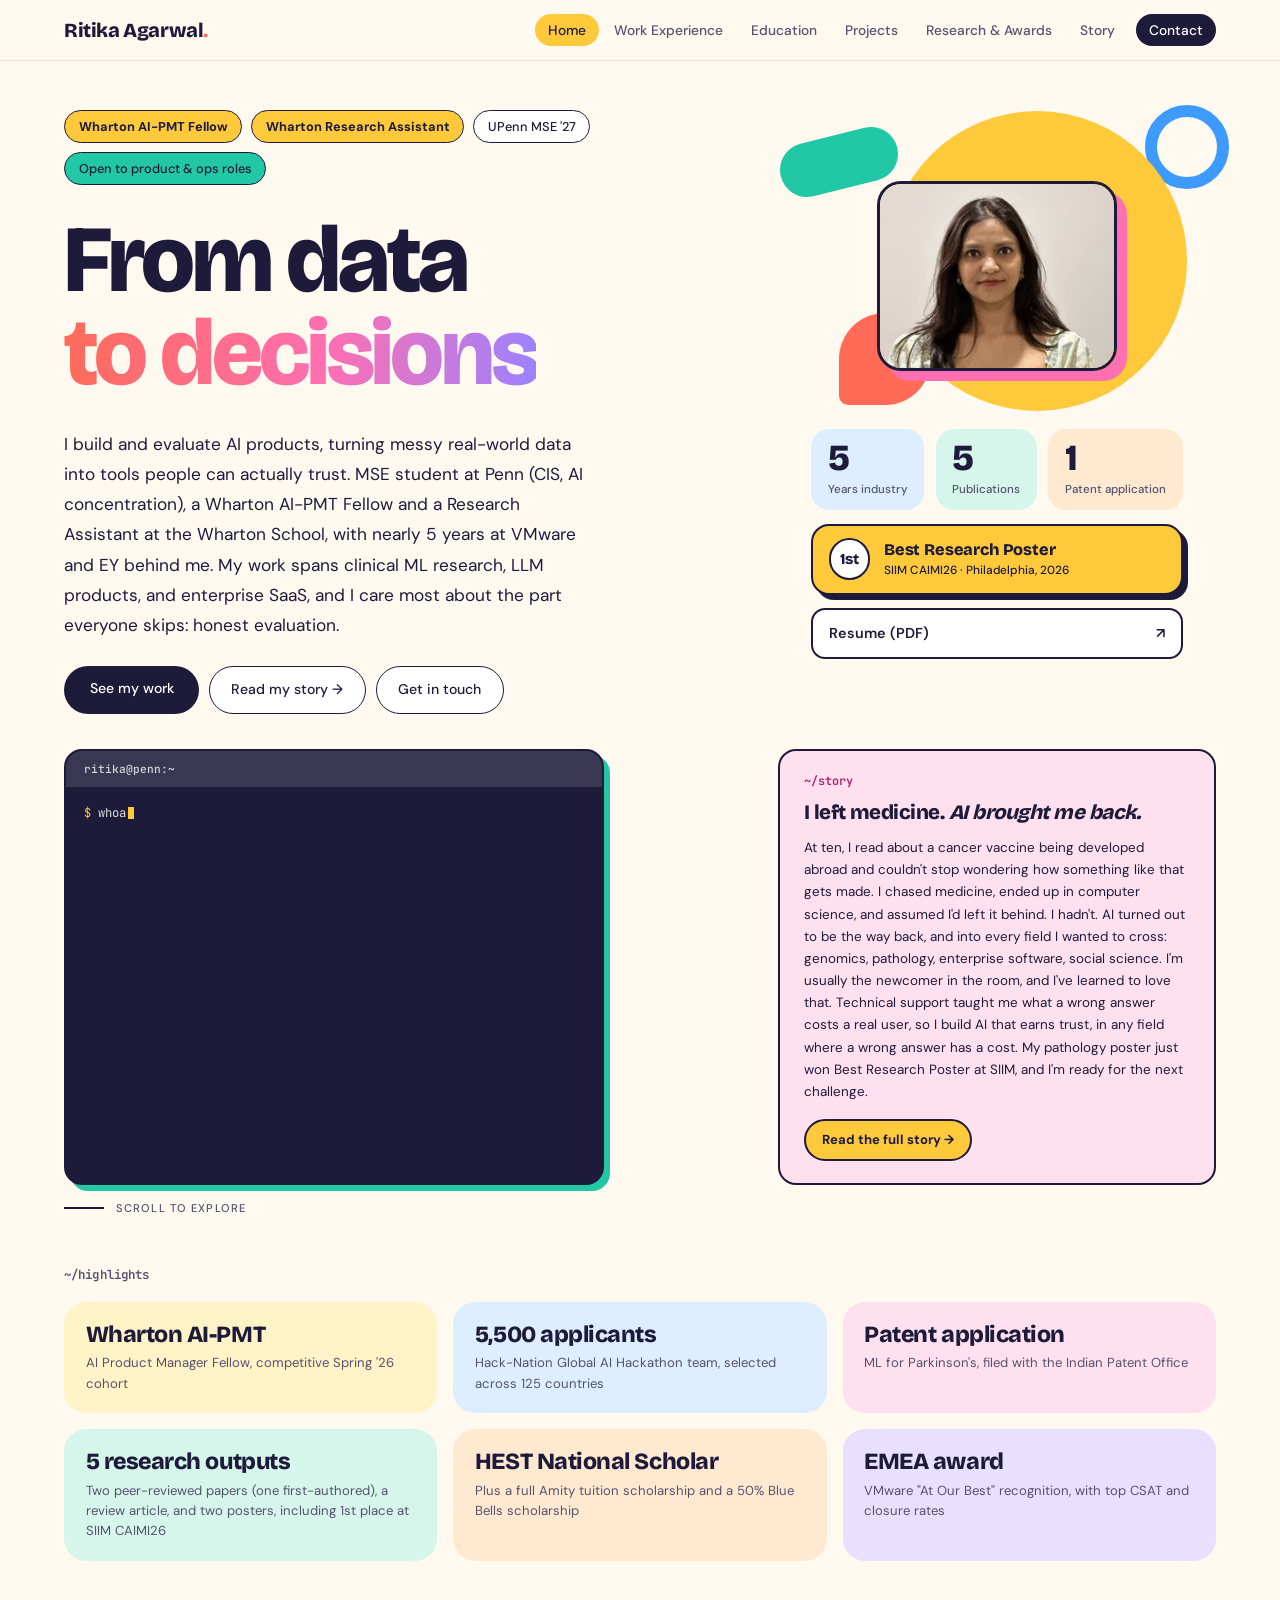
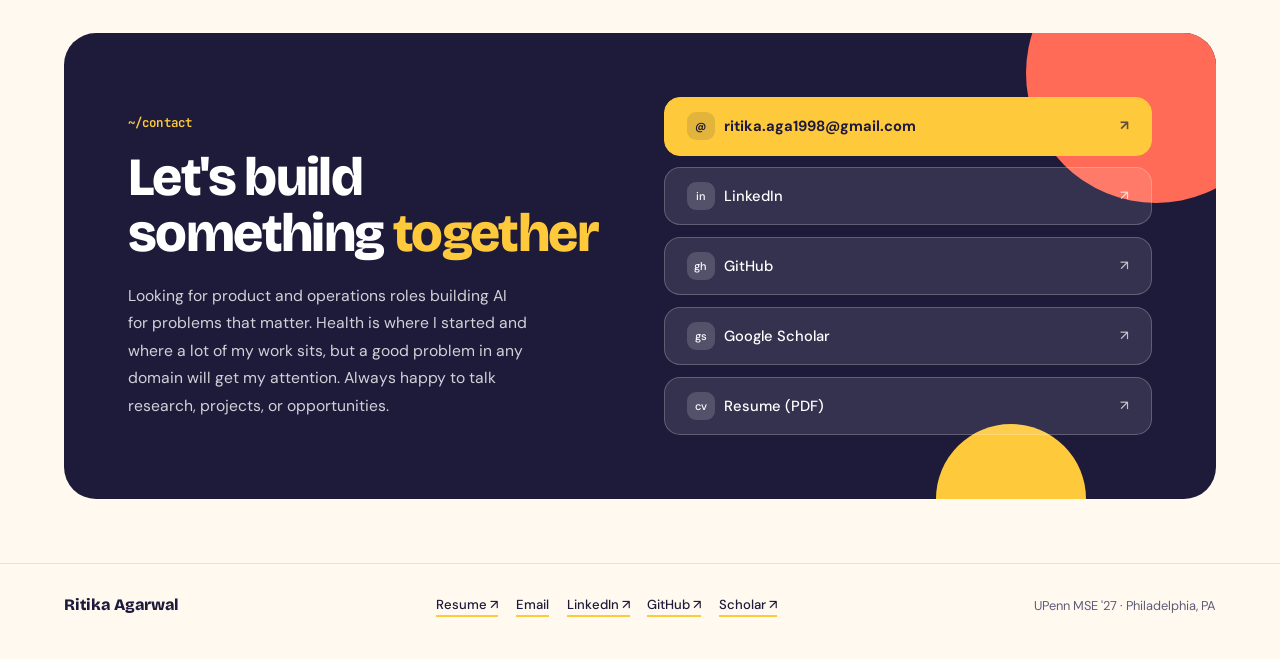
==== commit 7d69932f: "Story: reframe around leaving medicine and AI bringing me back Update the homepage teaser and the fu" ====
--- a/index.html
+++ b/index.html
@@ -104,8 +104,8 @@
       <p class="sr-only">Summary: UPenn MSE '27 in Computer and Information Science with an AI concentration; Wharton AI-PMT Fellow, Wharton research assistant and digital pathology researcher; nearly 5 years in industry at VMware, Omnissa and EY; 2 papers, 1 review article, 2 posters and 1 patent application; 1st place, Best Research Poster at SIIM CAIMI26; open to product and operations roles.</p>
       <div class="hero-story">
         <div class="teaser-eyebrow">~/story</div>
-      <h2 class="teaser-quote">Curiosity started it. It keeps me going.</h2>
-      <p class="teaser-body">At ten, I read about a cancer vaccine being developed abroad and couldn't stop wondering how something like that gets made. That curiosity has carried me from biology to computer science, to Parkinson's research and a patent application, and into technical support, where I learned where real users get stuck and turned those pain points into shipped fixes. Now it has me building AI products at Wharton and putting speech recognition in the exam room for my thesis, and a pathology poster of mine just won Best Research Poster at SIIM. Still loving the journey, and curious about what's ahead.</p>
+      <h2 class="teaser-quote">I left medicine. <em>AI brought me back.</em></h2>
+      <p class="teaser-body">At ten, I read about a cancer vaccine being developed abroad and couldn't stop wondering how something like that gets made. I chased medicine, ended up in computer science, and assumed I'd left it behind. I hadn't. AI turned out to be the way back, and into every field I wanted to cross: genomics, pathology, enterprise software, social science. I'm usually the newcomer in the room, and I've learned to love that. Technical support taught me what a wrong answer costs a real user, so I build AI that earns trust, in any field where a wrong answer has a cost. My pathology poster just won Best Research Poster at SIIM, and I'm ready for the next challenge.</p>
       <a class="about-more" href="journey.html">Read the full story →</a>
       </div>
     </div>
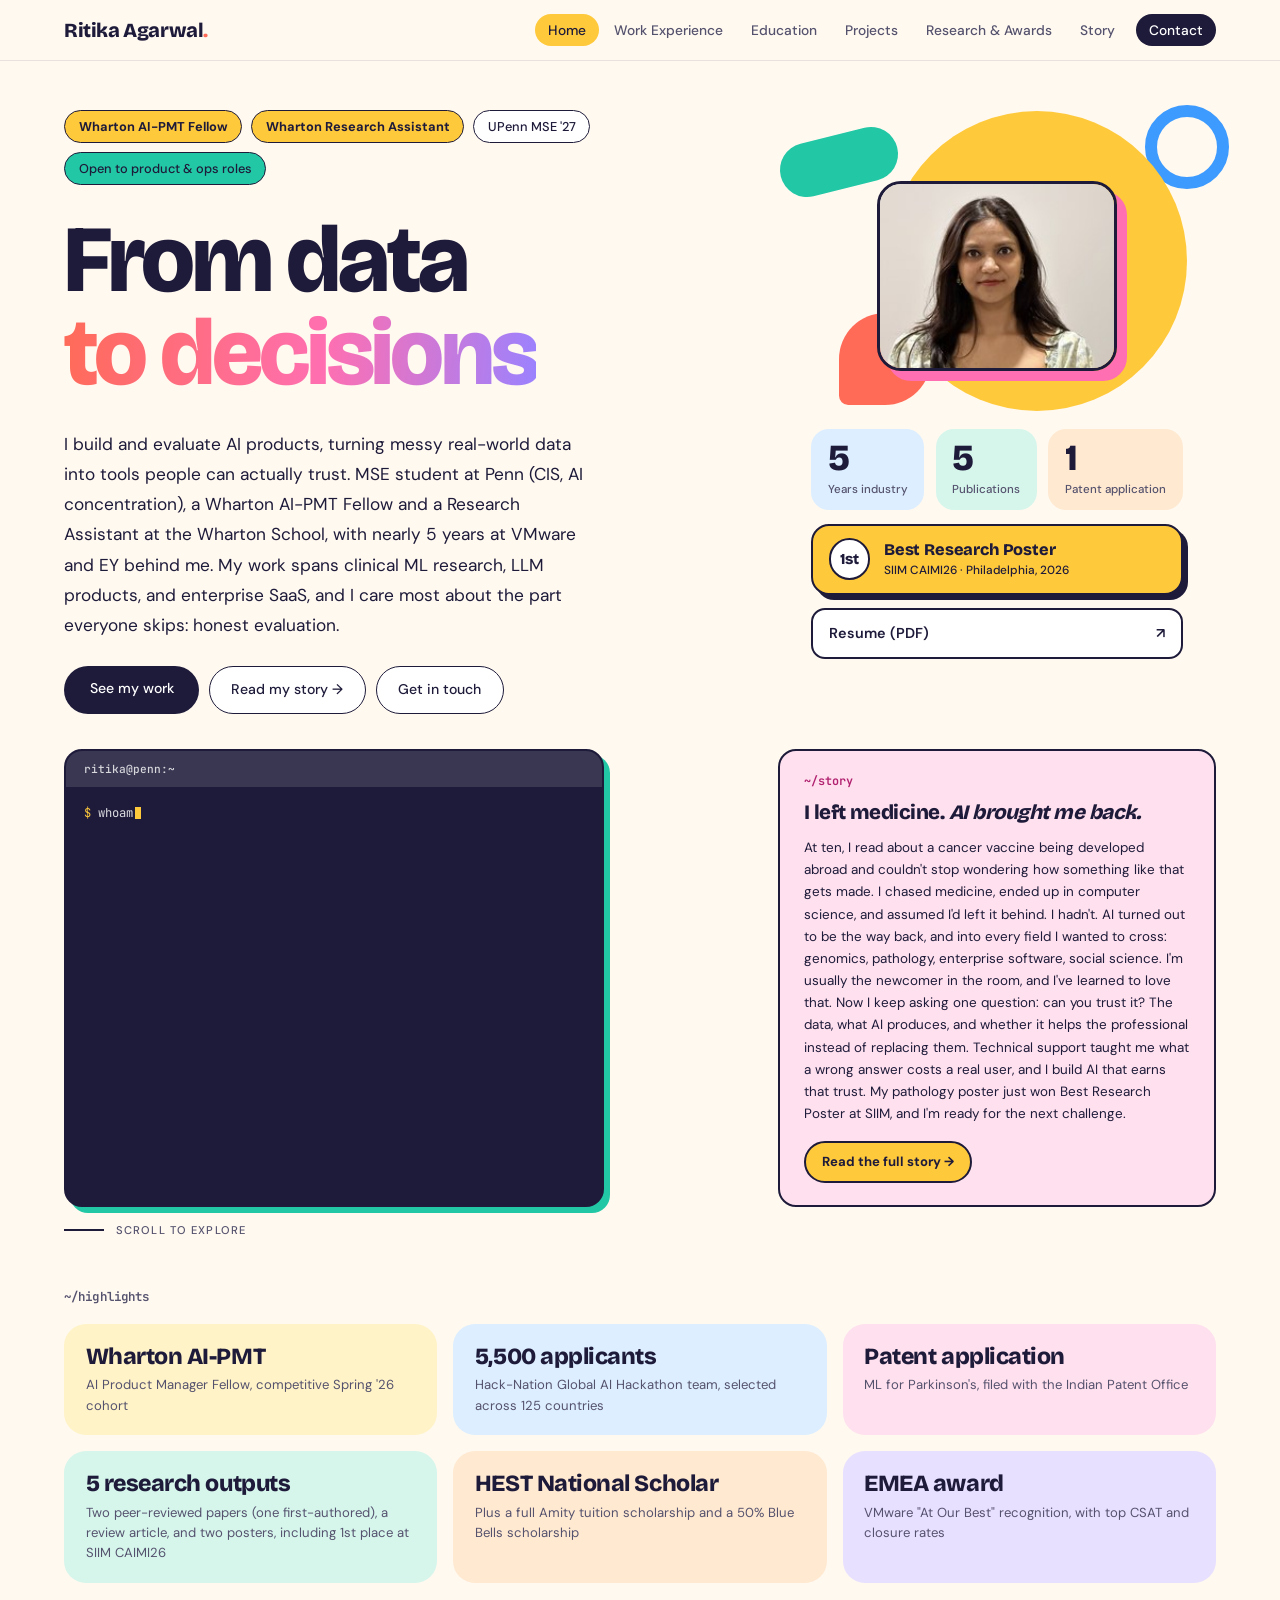
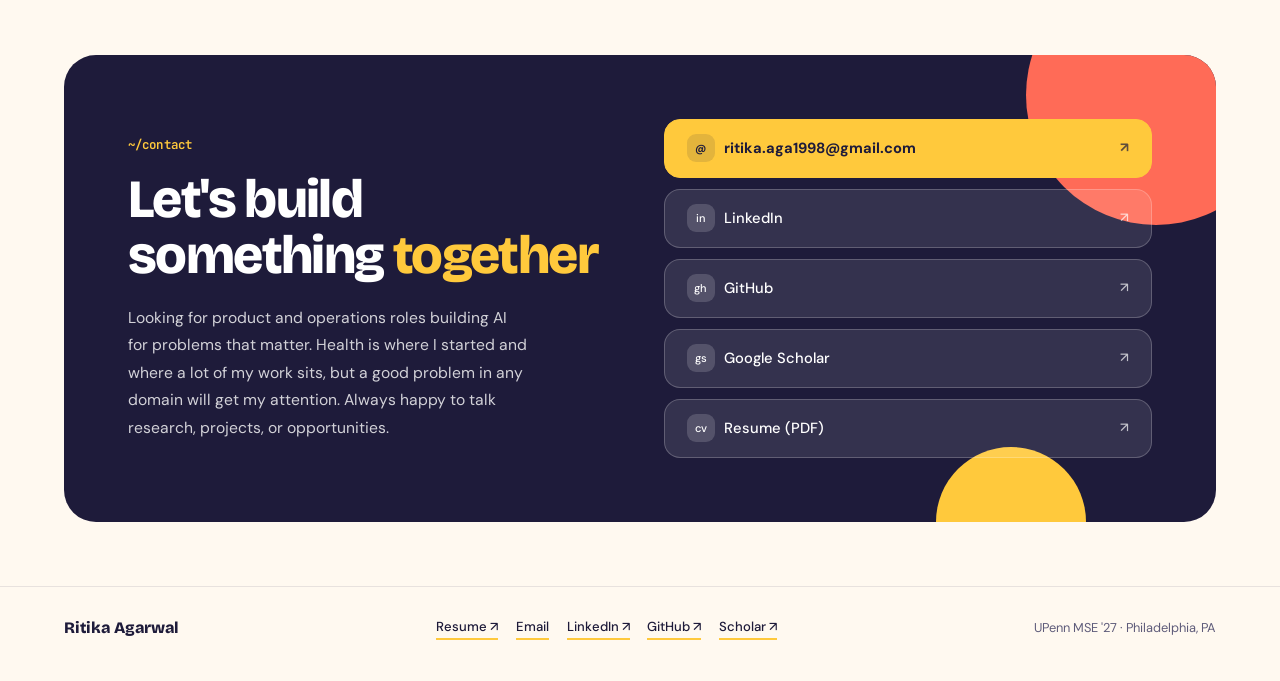
==== commit 2a9d02a8: "Story: organise around 'can you trust it?'; new paragraph 6 and closing Rework paragraph 5, add a pa" ====
--- a/index.html
+++ b/index.html
@@ -105,7 +105,7 @@
       <div class="hero-story">
         <div class="teaser-eyebrow">~/story</div>
       <h2 class="teaser-quote">I left medicine. <em>AI brought me back.</em></h2>
-      <p class="teaser-body">At ten, I read about a cancer vaccine being developed abroad and couldn't stop wondering how something like that gets made. I chased medicine, ended up in computer science, and assumed I'd left it behind. I hadn't. AI turned out to be the way back, and into every field I wanted to cross: genomics, pathology, enterprise software, social science. I'm usually the newcomer in the room, and I've learned to love that. Technical support taught me what a wrong answer costs a real user, so I build AI that earns trust, in any field where a wrong answer has a cost. My pathology poster just won Best Research Poster at SIIM, and I'm ready for the next challenge.</p>
+      <p class="teaser-body">At ten, I read about a cancer vaccine being developed abroad and couldn't stop wondering how something like that gets made. I chased medicine, ended up in computer science, and assumed I'd left it behind. I hadn't. AI turned out to be the way back, and into every field I wanted to cross: genomics, pathology, enterprise software, social science. I'm usually the newcomer in the room, and I've learned to love that. Now I keep asking one question: can you trust it? The data, what AI produces, and whether it helps the professional instead of replacing them. Technical support taught me what a wrong answer costs a real user, and I build AI that earns that trust. My pathology poster just won Best Research Poster at SIIM, and I'm ready for the next challenge.</p>
       <a class="about-more" href="journey.html">Read the full story →</a>
       </div>
     </div>
